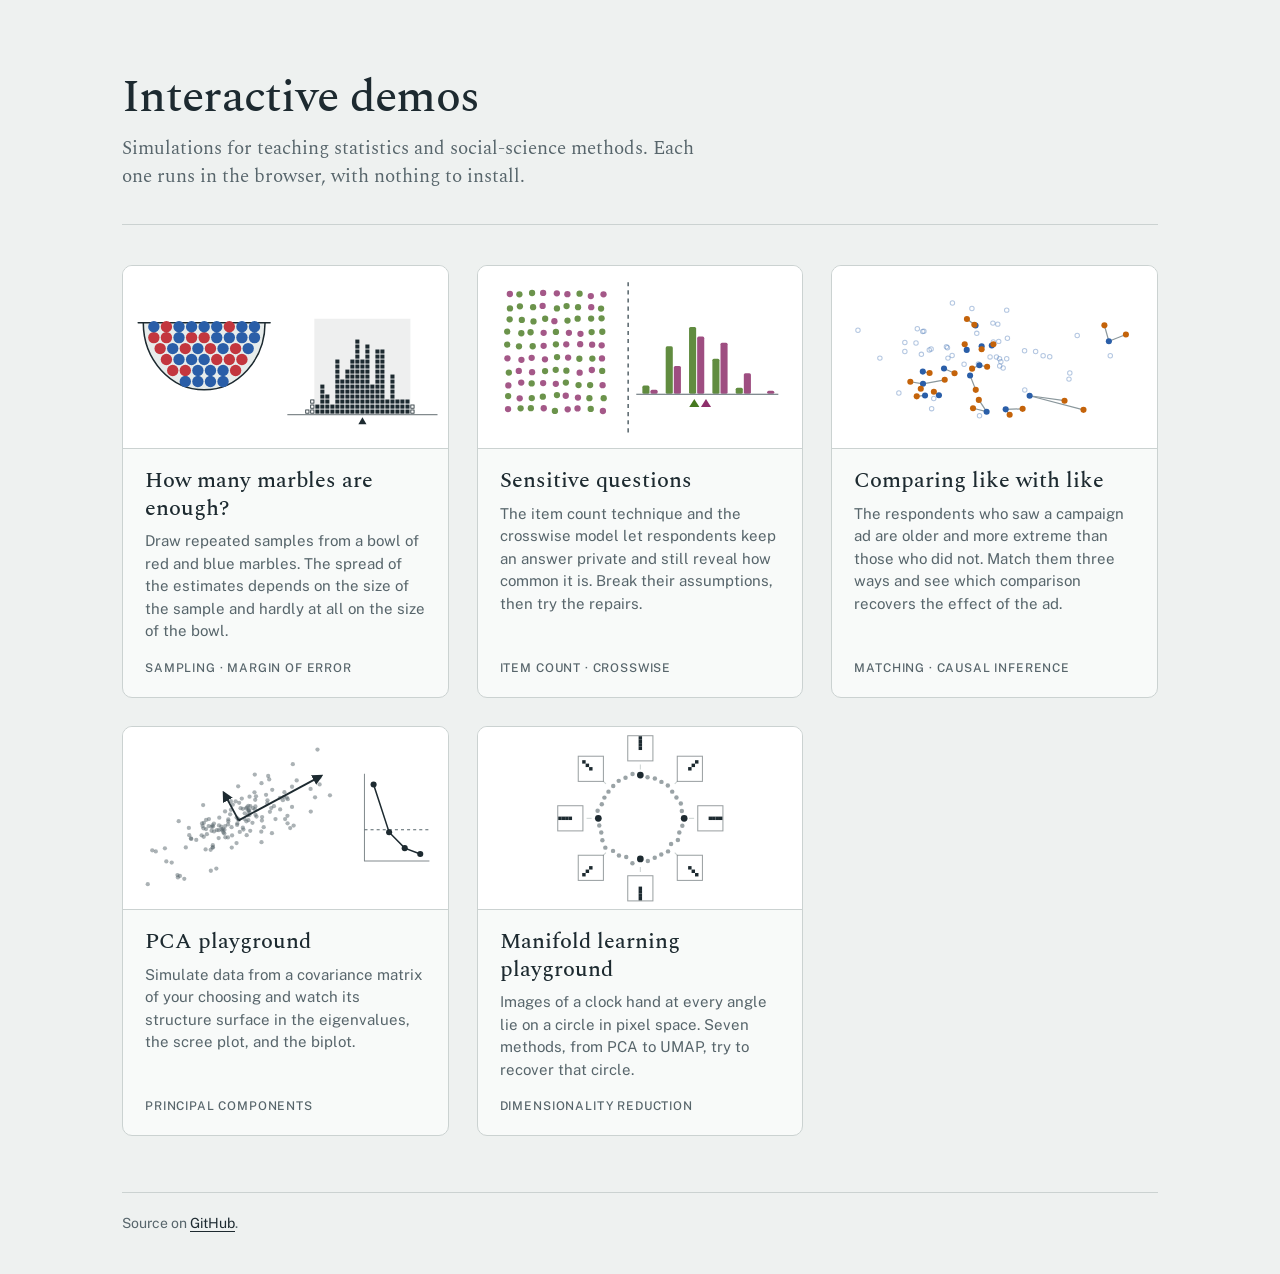
==== index.html @ cbb4c5a3 "Fix errors found in the sensitive-questions demo The opposed list now replaces the mostly-upsetting " ====
<!DOCTYPE html>
<html lang="en">
<head>
<meta charset="utf-8">
<meta name="viewport" content="width=device-width, initial-scale=1">
<title>Interactive demos</title>
<meta name="description" content="Browser simulations for teaching statistics and social-science methods.">
<link rel="preconnect" href="https://fonts.googleapis.com">
<link rel="preconnect" href="https://fonts.gstatic.com" crossorigin>
<link href="https://fonts.googleapis.com/css2?family=Spectral:wght@400;500&family=Public+Sans:wght@400;500;600&display=swap" rel="stylesheet">
<style>
:root {
  --paper: #EEF1F0;
  --card: #F8FAF9;
  --ink: #1D2A30;
  --graphite: #57656B;
  --rule: #CBD2D1;
  --blue: #2A5EA8;
  --serif: "Spectral", "Iowan Old Style", "Palatino Linotype", Georgia, serif;
  --sans: "Public Sans", system-ui, -apple-system, "Segoe UI", sans-serif;
}
* { box-sizing: border-box; }
html, body { margin: 0; background: var(--paper); color: var(--ink); }
body { font-family: var(--sans); font-size: 16px; line-height: 1.5; }
.wrap { max-width: 1100px; margin: 0 auto; padding: 72px 32px 40px; }

header { padding-bottom: 32px; margin-bottom: 40px; border-bottom: 1px solid var(--rule); }
h1 {
  font-family: var(--serif); font-weight: 500; font-size: 46px; line-height: 1.1;
  letter-spacing: -0.015em; margin: 0 0 12px;
}
.lede { font-family: var(--serif); font-size: 19px; line-height: 1.5; color: var(--graphite); max-width: 58ch; margin: 0; }

.grid {
  list-style: none; margin: 0; padding: 0;
  display: grid; grid-template-columns: repeat(auto-fill, minmax(300px, 1fr)); gap: 28px;
}
.card a {
  display: flex; flex-direction: column; height: 100%;
  color: inherit; text-decoration: none;
  background: var(--card); border: 1px solid var(--rule); border-radius: 10px; overflow: hidden;
  transition: border-color 0.15s, box-shadow 0.15s, transform 0.15s;
}
.card a:hover { border-color: var(--ink); box-shadow: 0 8px 22px rgba(29, 42, 48, 0.09); transform: translateY(-2px); }
.card a:focus-visible { outline: 2px solid var(--blue); outline-offset: 3px; }
.thumb { aspect-ratio: 16 / 9; background: #FFFFFF; border-bottom: 1px solid var(--rule); }
.thumb svg { display: block; width: 100%; height: 100%; }
.text { display: flex; flex-direction: column; flex: 1; padding: 18px 22px 20px; }
.card h2 { font-family: var(--serif); font-weight: 500; font-size: 22px; line-height: 1.25; margin: 0 0 8px; }
.card p { margin: 0 0 16px; font-size: 15px; color: var(--graphite); }
.tags { margin-top: auto; font-size: 12px; font-weight: 500; letter-spacing: 0.07em; text-transform: uppercase; color: var(--graphite); }

footer { margin-top: 56px; padding-top: 20px; border-top: 1px solid var(--rule); font-size: 14px; color: var(--graphite); }
footer p { margin: 0; }
footer a { color: var(--ink); text-underline-offset: 3px; }

@media (max-width: 640px) {
  .wrap { padding: 44px 20px 32px; }
  h1 { font-size: 36px; }
  .lede { font-size: 17px; }
}
@media (prefers-reduced-motion: reduce) {
  .card a { transition: none; }
  .card a:hover { transform: none; }
}
</style>
</head>
<body>
<div class="wrap">
  <header>
    <h1>Interactive demos</h1>
    <p class="lede">Simulations for teaching statistics and social-science methods. Each one runs in the browser, with nothing to install.</p>
  </header>

  <main>
    <ul class="grid">
      <li class="card">
        <a href="sampling/">
          <div class="thumb"><svg viewBox="0 0 320 180" role="img" aria-label="A bowl of red and blue marbles beside a stack of sample estimates"><path d="M20 56 A60 66 0 0 0 140 56" fill="#E7ECEB" stroke="#1D2A30" stroke-width="1.5"/><line x1="15" y1="56" x2="145" y2="56" stroke="#1D2A30" stroke-width="1.5" stroke-linecap="round"/><circle cx="61.4" cy="113.8" r="5.6000000000000005" fill="#2A5EA8"/><circle cx="73.8" cy="113.8" r="5.6000000000000005" fill="#2A5EA8"/><circle cx="86.2" cy="113.8" r="5.6000000000000005" fill="#2A5EA8"/><circle cx="98.6" cy="113.8" r="5.6000000000000005" fill="#2A5EA8"/><circle cx="49" cy="103" r="5.6000000000000005" fill="#C3363E"/><circle cx="61.4" cy="103" r="5.6000000000000005" fill="#C3363E"/><circle cx="73.8" cy="103" r="5.6000000000000005" fill="#2A5EA8"/><circle cx="86.2" cy="103" r="5.6000000000000005" fill="#2A5EA8"/><circle cx="98.6" cy="103" r="5.6000000000000005" fill="#2A5EA8"/><circle cx="111" cy="103" r="5.6000000000000005" fill="#C3363E"/><circle cx="42.8" cy="92.2" r="5.6000000000000005" fill="#C3363E"/><circle cx="55.2" cy="92.2" r="5.6000000000000005" fill="#2A5EA8"/><circle cx="67.6" cy="92.2" r="5.6000000000000005" fill="#2A5EA8"/><circle cx="80" cy="92.2" r="5.6000000000000005" fill="#2A5EA8"/><circle cx="92.4" cy="92.2" r="5.6000000000000005" fill="#C3363E"/><circle cx="104.8" cy="92.2" r="5.6000000000000005" fill="#C3363E"/><circle cx="117.2" cy="92.2" r="5.6000000000000005" fill="#C3363E"/><circle cx="36.6" cy="81.4" r="5.6000000000000005" fill="#C3363E"/><circle cx="49" cy="81.4" r="5.6000000000000005" fill="#2A5EA8"/><circle cx="61.4" cy="81.4" r="5.6000000000000005" fill="#C3363E"/><circle cx="73.8" cy="81.4" r="5.6000000000000005" fill="#2A5EA8"/><circle cx="86.2" cy="81.4" r="5.6000000000000005" fill="#C3363E"/><circle cx="98.6" cy="81.4" r="5.6000000000000005" fill="#2A5EA8"/><circle cx="111" cy="81.4" r="5.6000000000000005" fill="#C3363E"/><circle cx="123.4" cy="81.4" r="5.6000000000000005" fill="#2A5EA8"/><circle cx="30.4" cy="70.6" r="5.6000000000000005" fill="#C3363E"/><circle cx="42.8" cy="70.6" r="5.6000000000000005" fill="#C3363E"/><circle cx="55.2" cy="70.6" r="5.6000000000000005" fill="#2A5EA8"/><circle cx="67.6" cy="70.6" r="5.6000000000000005" fill="#C3363E"/><circle cx="80" cy="70.6" r="5.6000000000000005" fill="#C3363E"/><circle cx="92.4" cy="70.6" r="5.6000000000000005" fill="#2A5EA8"/><circle cx="104.8" cy="70.6" r="5.6000000000000005" fill="#2A5EA8"/><circle cx="117.2" cy="70.6" r="5.6000000000000005" fill="#2A5EA8"/><circle cx="129.6" cy="70.6" r="5.6000000000000005" fill="#2A5EA8"/><circle cx="30.4" cy="59.9" r="5.6000000000000005" fill="#2A5EA8"/><circle cx="42.8" cy="59.9" r="5.6000000000000005" fill="#C3363E"/><circle cx="55.2" cy="59.9" r="5.6000000000000005" fill="#2A5EA8"/><circle cx="67.6" cy="59.9" r="5.6000000000000005" fill="#2A5EA8"/><circle cx="80" cy="59.9" r="5.6000000000000005" fill="#2A5EA8"/><circle cx="92.4" cy="59.9" r="5.6000000000000005" fill="#2A5EA8"/><circle cx="104.8" cy="59.9" r="5.6000000000000005" fill="#C3363E"/><circle cx="117.2" cy="59.9" r="5.6000000000000005" fill="#2A5EA8"/><circle cx="129.6" cy="59.9" r="5.6000000000000005" fill="#2A5EA8"/><rect x="188.6" y="52" width="94.7" height="94" fill="#1D2A30" fill-opacity="0.075"/><rect x="283.7" y="141.9" width="3.2" height="3.2" fill="none" stroke="#1D2A30" stroke-width="0.8"/><rect x="229" y="141.5" width="4" height="4" fill="#1D2A30"/><rect x="248.8" y="141.5" width="4" height="4" fill="#1D2A30"/><rect x="194.5" y="141.5" width="4" height="4" fill="#1D2A30"/><rect x="214.2" y="141.5" width="4" height="4" fill="#1D2A30"/><rect x="238.9" y="141.5" width="4" height="4" fill="#1D2A30"/><rect x="194.5" y="136.6" width="4" height="4" fill="#1D2A30"/><rect x="229" y="136.6" width="4" height="4" fill="#1D2A30"/><rect x="185" y="141.9" width="3.2" height="3.2" fill="none" stroke="#1D2A30" stroke-width="0.8"/><rect x="243.8" y="141.5" width="4" height="4" fill="#1D2A30"/><rect x="224.1" y="141.5" width="4" height="4" fill="#1D2A30"/><rect x="234" y="141.5" width="4" height="4" fill="#1D2A30"/><rect x="229" y="131.6" width="4" height="4" fill="#1D2A30"/><rect x="234" y="136.6" width="4" height="4" fill="#1D2A30"/><rect x="273.4" y="141.5" width="4" height="4" fill="#1D2A30"/><rect x="194.5" y="131.6" width="4" height="4" fill="#1D2A30"/><rect x="194.5" y="126.7" width="4" height="4" fill="#1D2A30"/><rect x="219.2" y="141.5" width="4" height="4" fill="#1D2A30"/><rect x="273.4" y="136.6" width="4" height="4" fill="#1D2A30"/><rect x="209.3" y="141.5" width="4" height="4" fill="#1D2A30"/><rect x="263.6" y="141.5" width="4" height="4" fill="#1D2A30"/><rect x="229" y="126.7" width="4" height="4" fill="#1D2A30"/><rect x="243.8" y="136.6" width="4" height="4" fill="#1D2A30"/><rect x="268.5" y="141.5" width="4" height="4" fill="#1D2A30"/><rect x="238.9" y="136.6" width="4" height="4" fill="#1D2A30"/><rect x="204.4" y="141.5" width="4" height="4" fill="#1D2A30"/><rect x="209.3" y="136.6" width="4" height="4" fill="#1D2A30"/><rect x="214.2" y="136.6" width="4" height="4" fill="#1D2A30"/><rect x="194.5" y="121.8" width="4" height="4" fill="#1D2A30"/><rect x="253.7" y="141.5" width="4" height="4" fill="#1D2A30"/><rect x="258.6" y="141.5" width="4" height="4" fill="#1D2A30"/><rect x="229" y="121.8" width="4" height="4" fill="#1D2A30"/><rect x="224.1" y="136.6" width="4" height="4" fill="#1D2A30"/><rect x="229" y="116.9" width="4" height="4" fill="#1D2A30"/><rect x="238.9" y="131.6" width="4" height="4" fill="#1D2A30"/><rect x="224.1" y="131.6" width="4" height="4" fill="#1D2A30"/><rect x="234" y="131.6" width="4" height="4" fill="#1D2A30"/><rect x="209.3" y="131.6" width="4" height="4" fill="#1D2A30"/><rect x="224.1" y="126.7" width="4" height="4" fill="#1D2A30"/><rect x="234" y="126.7" width="4" height="4" fill="#1D2A30"/><rect x="248.8" y="136.6" width="4" height="4" fill="#1D2A30"/><rect x="229" y="111.9" width="4" height="4" fill="#1D2A30"/><rect x="253.7" y="136.6" width="4" height="4" fill="#1D2A30"/><rect x="234" y="121.8" width="4" height="4" fill="#1D2A30"/><rect x="214.2" y="131.6" width="4" height="4" fill="#1D2A30"/><rect x="238.9" y="126.7" width="4" height="4" fill="#1D2A30"/><rect x="263.6" y="136.6" width="4" height="4" fill="#1D2A30"/><rect x="199.4" y="141.5" width="4" height="4" fill="#1D2A30"/><rect x="234" y="116.9" width="4" height="4" fill="#1D2A30"/><rect x="263.6" y="131.6" width="4" height="4" fill="#1D2A30"/><rect x="219.2" y="136.6" width="4" height="4" fill="#1D2A30"/><rect x="224.1" y="121.8" width="4" height="4" fill="#1D2A30"/><rect x="219.2" y="131.6" width="4" height="4" fill="#1D2A30"/><rect x="224.1" y="116.9" width="4" height="4" fill="#1D2A30"/><rect x="185" y="137" width="3.2" height="3.2" fill="none" stroke="#1D2A30" stroke-width="0.8"/><rect x="243.8" y="131.6" width="4" height="4" fill="#1D2A30"/><rect x="194.5" y="116.9" width="4" height="4" fill="#1D2A30"/><rect x="253.7" y="131.6" width="4" height="4" fill="#1D2A30"/><rect x="248.8" y="131.6" width="4" height="4" fill="#1D2A30"/><rect x="224.1" y="111.9" width="4" height="4" fill="#1D2A30"/><rect x="204.4" y="136.6" width="4" height="4" fill="#1D2A30"/><rect x="224.1" y="107" width="4" height="4" fill="#1D2A30"/><rect x="253.7" y="126.7" width="4" height="4" fill="#1D2A30"/><rect x="248.8" y="126.7" width="4" height="4" fill="#1D2A30"/><rect x="263.6" y="126.7" width="4" height="4" fill="#1D2A30"/><rect x="238.9" y="121.8" width="4" height="4" fill="#1D2A30"/><rect x="238.9" y="116.9" width="4" height="4" fill="#1D2A30"/><rect x="234" y="111.9" width="4" height="4" fill="#1D2A30"/><rect x="248.8" y="121.8" width="4" height="4" fill="#1D2A30"/><rect x="253.7" y="121.8" width="4" height="4" fill="#1D2A30"/><rect x="214.2" y="126.7" width="4" height="4" fill="#1D2A30"/><rect x="209.3" y="126.7" width="4" height="4" fill="#1D2A30"/><rect x="268.5" y="136.6" width="4" height="4" fill="#1D2A30"/><rect x="248.8" y="116.9" width="4" height="4" fill="#1D2A30"/><rect x="248.8" y="111.9" width="4" height="4" fill="#1D2A30"/><rect x="263.6" y="121.8" width="4" height="4" fill="#1D2A30"/><rect x="278.4" y="141.5" width="4" height="4" fill="#1D2A30"/><rect x="248.8" y="107" width="4" height="4" fill="#1D2A30"/><rect x="219.2" y="126.7" width="4" height="4" fill="#1D2A30"/><rect x="238.9" y="111.9" width="4" height="4" fill="#1D2A30"/><rect x="243.8" y="126.7" width="4" height="4" fill="#1D2A30"/><rect x="209.3" y="121.8" width="4" height="4" fill="#1D2A30"/><rect x="229" y="107" width="4" height="4" fill="#1D2A30"/><rect x="219.2" y="121.8" width="4" height="4" fill="#1D2A30"/><rect x="229" y="102.1" width="4" height="4" fill="#1D2A30"/><rect x="248.8" y="102.1" width="4" height="4" fill="#1D2A30"/><rect x="258.6" y="136.6" width="4" height="4" fill="#1D2A30"/><rect x="180.1" y="141.9" width="3.2" height="3.2" fill="none" stroke="#1D2A30" stroke-width="0.8"/><rect x="209.3" y="116.9" width="4" height="4" fill="#1D2A30"/><rect x="209.3" y="111.9" width="4" height="4" fill="#1D2A30"/><rect x="209.3" y="107" width="4" height="4" fill="#1D2A30"/><rect x="229" y="97.1" width="4" height="4" fill="#1D2A30"/><rect x="238.9" y="107" width="4" height="4" fill="#1D2A30"/><rect x="229" y="92.2" width="4" height="4" fill="#1D2A30"/><rect x="234" y="107" width="4" height="4" fill="#1D2A30"/><rect x="278.4" y="136.6" width="4" height="4" fill="#1D2A30"/><rect x="253.7" y="116.9" width="4" height="4" fill="#1D2A30"/><rect x="263.6" y="116.9" width="4" height="4" fill="#1D2A30"/><rect x="243.8" y="121.8" width="4" height="4" fill="#1D2A30"/><rect x="273.4" y="131.6" width="4" height="4" fill="#1D2A30"/><rect x="263.6" y="111.9" width="4" height="4" fill="#1D2A30"/><rect x="199.4" y="136.6" width="4" height="4" fill="#1D2A30"/><rect x="253.7" y="111.9" width="4" height="4" fill="#1D2A30"/><rect x="189.6" y="141.5" width="4" height="4" fill="#1D2A30"/><rect x="253.7" y="107" width="4" height="4" fill="#1D2A30"/><rect x="199.4" y="131.6" width="4" height="4" fill="#1D2A30"/><rect x="219.2" y="116.9" width="4" height="4" fill="#1D2A30"/><rect x="214.2" y="121.8" width="4" height="4" fill="#1D2A30"/><rect x="185" y="132" width="3.2" height="3.2" fill="none" stroke="#1D2A30" stroke-width="0.8"/><rect x="278.4" y="131.6" width="4" height="4" fill="#1D2A30"/><rect x="253.7" y="102.1" width="4" height="4" fill="#1D2A30"/><rect x="248.8" y="97.1" width="4" height="4" fill="#1D2A30"/><rect x="234" y="102.1" width="4" height="4" fill="#1D2A30"/><rect x="209.3" y="102.1" width="4" height="4" fill="#1D2A30"/><rect x="234" y="97.1" width="4" height="4" fill="#1D2A30"/><rect x="258.6" y="131.6" width="4" height="4" fill="#1D2A30"/><rect x="224.1" y="102.1" width="4" height="4" fill="#1D2A30"/><rect x="229" y="87.3" width="4" height="4" fill="#1D2A30"/><rect x="199.4" y="126.7" width="4" height="4" fill="#1D2A30"/><rect x="238.9" y="102.1" width="4" height="4" fill="#1D2A30"/><rect x="209.3" y="97.1" width="4" height="4" fill="#1D2A30"/><rect x="229" y="82.3" width="4" height="4" fill="#1D2A30"/><rect x="229" y="77.4" width="4" height="4" fill="#1D2A30"/><rect x="238.9" y="97.1" width="4" height="4" fill="#1D2A30"/><rect x="189.6" y="136.6" width="4" height="4" fill="#1D2A30"/><rect x="248.8" y="92.2" width="4" height="4" fill="#1D2A30"/><rect x="238.9" y="92.2" width="4" height="4" fill="#1D2A30"/><rect x="248.8" y="87.3" width="4" height="4" fill="#1D2A30"/><rect x="229" y="72.5" width="4" height="4" fill="#1D2A30"/><rect x="224.1" y="97.1" width="4" height="4" fill="#1D2A30"/><rect x="238.9" y="87.3" width="4" height="4" fill="#1D2A30"/><rect x="268.5" y="131.6" width="4" height="4" fill="#1D2A30"/><rect x="214.2" y="116.9" width="4" height="4" fill="#1D2A30"/><rect x="219.2" y="111.9" width="4" height="4" fill="#1D2A30"/><rect x="219.2" y="107" width="4" height="4" fill="#1D2A30"/><rect x="234" y="92.2" width="4" height="4" fill="#1D2A30"/><rect x="253.7" y="97.1" width="4" height="4" fill="#1D2A30"/><rect x="224.1" y="92.2" width="4" height="4" fill="#1D2A30"/><rect x="243.8" y="116.9" width="4" height="4" fill="#1D2A30"/><rect x="253.7" y="92.2" width="4" height="4" fill="#1D2A30"/><rect x="209.3" y="92.2" width="4" height="4" fill="#1D2A30"/><rect x="219.2" y="102.1" width="4" height="4" fill="#1D2A30"/><rect x="248.8" y="82.3" width="4" height="4" fill="#1D2A30"/><rect x="253.7" y="87.3" width="4" height="4" fill="#1D2A30"/><rect x="238.9" y="82.3" width="4" height="4" fill="#1D2A30"/><rect x="238.9" y="77.4" width="4" height="4" fill="#1D2A30"/><rect x="253.7" y="82.3" width="4" height="4" fill="#1D2A30"/><rect x="214.2" y="111.9" width="4" height="4" fill="#1D2A30"/><rect x="263.6" y="107" width="4" height="4" fill="#1D2A30"/><rect x="283.7" y="137" width="3.2" height="3.2" fill="none" stroke="#1D2A30" stroke-width="0.8"/><line x1="162" y1="146.5" x2="310" y2="146.5" stroke="#1D2A30" stroke-opacity="0.55"/><path d="M236 149 l-4 7 h8 z" fill="#1D2A30"/></svg></div>
          <div class="text">
            <h2>How many marbles are enough?</h2>
            <p>Draw repeated samples from a bowl of red and blue marbles. The spread of the estimates depends on the size of the sample and hardly at all on the size of the bowl.</p>
            <span class="tags">Sampling &middot; Margin of error</span>
          </div>
        </a>
      </li>
      <li class="card">
        <a href="sensitive/">
          <div class="thumb"><svg viewBox="0 0 320 180" role="img" aria-label="Respondents on the left, shaded by which list they saw, a dashed line marking what the researcher never sees, and on the right two sets of bars for the counts reported, the second shifted to higher counts"><g><circle cx="31.4" cy="27.6" r="3.1" fill="#8E2F6B" fill-opacity="0.8"/><circle cx="40.8" cy="27.9" r="3.1" fill="#46781F" fill-opacity="0.8"/><circle cx="53.3" cy="26.6" r="3.1" fill="#46781F" fill-opacity="0.8"/><circle cx="64.2" cy="26.5" r="3.1" fill="#8E2F6B" fill-opacity="0.8"/><circle cx="77.7" cy="26.9" r="3.1" fill="#8E2F6B" fill-opacity="0.8"/><circle cx="88.1" cy="27.8" r="3.1" fill="#8E2F6B" fill-opacity="0.8"/><circle cx="100.1" cy="27.3" r="3.1" fill="#46781F" fill-opacity="0.8"/><circle cx="111.2" cy="29.6" r="3.1" fill="#8E2F6B" fill-opacity="0.8"/><circle cx="123.7" cy="27.9" r="3.1" fill="#8E2F6B" fill-opacity="0.8"/><circle cx="31.5" cy="41.8" r="3.1" fill="#46781F" fill-opacity="0.8"/><circle cx="41.3" cy="39.7" r="3.1" fill="#46781F" fill-opacity="0.8"/><circle cx="54.3" cy="40.6" r="3.1" fill="#46781F" fill-opacity="0.8"/><circle cx="63.7" cy="39.4" r="3.1" fill="#8E2F6B" fill-opacity="0.8"/><circle cx="77.8" cy="41.8" r="3.1" fill="#46781F" fill-opacity="0.8"/><circle cx="87.3" cy="39.5" r="3.1" fill="#46781F" fill-opacity="0.8"/><circle cx="98.6" cy="40.6" r="3.1" fill="#46781F" fill-opacity="0.8"/><circle cx="111.6" cy="40.6" r="3.1" fill="#8E2F6B" fill-opacity="0.8"/><circle cx="121.3" cy="42.0" r="3.1" fill="#46781F" fill-opacity="0.8"/><circle cx="31.2" cy="52.6" r="3.1" fill="#46781F" fill-opacity="0.8"/><circle cx="43.2" cy="53.2" r="3.1" fill="#46781F" fill-opacity="0.8"/><circle cx="54.7" cy="54.6" r="3.1" fill="#46781F" fill-opacity="0.8"/><circle cx="66.2" cy="52.0" r="3.1" fill="#46781F" fill-opacity="0.8"/><circle cx="75.3" cy="54.4" r="3.1" fill="#8E2F6B" fill-opacity="0.8"/><circle cx="88.2" cy="53.8" r="3.1" fill="#46781F" fill-opacity="0.8"/><circle cx="98.2" cy="51.9" r="3.1" fill="#46781F" fill-opacity="0.8"/><circle cx="111.5" cy="51.8" r="3.1" fill="#46781F" fill-opacity="0.8"/><circle cx="121.8" cy="51.6" r="3.1" fill="#46781F" fill-opacity="0.8"/><circle cx="28.8" cy="64.6" r="3.1" fill="#46781F" fill-opacity="0.8"/><circle cx="42.7" cy="66.3" r="3.1" fill="#46781F" fill-opacity="0.8"/><circle cx="51.8" cy="65.3" r="3.1" fill="#46781F" fill-opacity="0.8"/><circle cx="64.7" cy="65.9" r="3.1" fill="#8E2F6B" fill-opacity="0.8"/><circle cx="76.8" cy="65.0" r="3.1" fill="#46781F" fill-opacity="0.8"/><circle cx="89.6" cy="65.9" r="3.1" fill="#8E2F6B" fill-opacity="0.8"/><circle cx="101.0" cy="66.8" r="3.1" fill="#8E2F6B" fill-opacity="0.8"/><circle cx="112.0" cy="65.1" r="3.1" fill="#46781F" fill-opacity="0.8"/><circle cx="122.5" cy="64.8" r="3.1" fill="#46781F" fill-opacity="0.8"/><circle cx="28.8" cy="77.4" r="3.1" fill="#46781F" fill-opacity="0.8"/><circle cx="40.4" cy="79.2" r="3.1" fill="#46781F" fill-opacity="0.8"/><circle cx="53.9" cy="79.1" r="3.1" fill="#46781F" fill-opacity="0.8"/><circle cx="64.7" cy="78.7" r="3.1" fill="#8E2F6B" fill-opacity="0.8"/><circle cx="76.8" cy="77.2" r="3.1" fill="#46781F" fill-opacity="0.8"/><circle cx="87.0" cy="77.2" r="3.1" fill="#8E2F6B" fill-opacity="0.8"/><circle cx="100.7" cy="77.1" r="3.1" fill="#8E2F6B" fill-opacity="0.8"/><circle cx="112.5" cy="77.5" r="3.1" fill="#8E2F6B" fill-opacity="0.8"/><circle cx="121.9" cy="78.2" r="3.1" fill="#8E2F6B" fill-opacity="0.8"/><circle cx="29.0" cy="91.0" r="3.1" fill="#8E2F6B" fill-opacity="0.8"/><circle cx="42.8" cy="92.5" r="3.1" fill="#8E2F6B" fill-opacity="0.8"/><circle cx="52.9" cy="90.5" r="3.1" fill="#8E2F6B" fill-opacity="0.8"/><circle cx="66.0" cy="92.0" r="3.1" fill="#8E2F6B" fill-opacity="0.8"/><circle cx="77.9" cy="89.8" r="3.1" fill="#46781F" fill-opacity="0.8"/><circle cx="88.8" cy="90.3" r="3.1" fill="#8E2F6B" fill-opacity="0.8"/><circle cx="99.9" cy="91.4" r="3.1" fill="#46781F" fill-opacity="0.8"/><circle cx="112.7" cy="91.2" r="3.1" fill="#46781F" fill-opacity="0.8"/><circle cx="122.2" cy="91.1" r="3.1" fill="#8E2F6B" fill-opacity="0.8"/><circle cx="30.4" cy="105.0" r="3.1" fill="#46781F" fill-opacity="0.8"/><circle cx="40.2" cy="103.4" r="3.1" fill="#8E2F6B" fill-opacity="0.8"/><circle cx="53.3" cy="104.7" r="3.1" fill="#8E2F6B" fill-opacity="0.8"/><circle cx="66.1" cy="103.6" r="3.1" fill="#46781F" fill-opacity="0.8"/><circle cx="76.6" cy="102.3" r="3.1" fill="#46781F" fill-opacity="0.8"/><circle cx="87.1" cy="103.2" r="3.1" fill="#46781F" fill-opacity="0.8"/><circle cx="100.2" cy="105.1" r="3.1" fill="#8E2F6B" fill-opacity="0.8"/><circle cx="112.2" cy="102.5" r="3.1" fill="#8E2F6B" fill-opacity="0.8"/><circle cx="122.4" cy="103.4" r="3.1" fill="#46781F" fill-opacity="0.8"/><circle cx="29.9" cy="117.7" r="3.1" fill="#8E2F6B" fill-opacity="0.8"/><circle cx="42.6" cy="114.9" r="3.1" fill="#8E2F6B" fill-opacity="0.8"/><circle cx="52.9" cy="115.7" r="3.1" fill="#46781F" fill-opacity="0.8"/><circle cx="64.2" cy="115.4" r="3.1" fill="#8E2F6B" fill-opacity="0.8"/><circle cx="76.7" cy="116.1" r="3.1" fill="#8E2F6B" fill-opacity="0.8"/><circle cx="86.6" cy="114.9" r="3.1" fill="#46781F" fill-opacity="0.8"/><circle cx="99.1" cy="117.4" r="3.1" fill="#46781F" fill-opacity="0.8"/><circle cx="110.5" cy="117.4" r="3.1" fill="#46781F" fill-opacity="0.8"/><circle cx="122.8" cy="117.5" r="3.1" fill="#8E2F6B" fill-opacity="0.8"/><circle cx="29.7" cy="128.2" r="3.1" fill="#46781F" fill-opacity="0.8"/><circle cx="41.1" cy="130.4" r="3.1" fill="#8E2F6B" fill-opacity="0.8"/><circle cx="53.0" cy="130.2" r="3.1" fill="#46781F" fill-opacity="0.8"/><circle cx="63.9" cy="128.8" r="3.1" fill="#46781F" fill-opacity="0.8"/><circle cx="77.8" cy="127.2" r="3.1" fill="#46781F" fill-opacity="0.8"/><circle cx="86.5" cy="127.9" r="3.1" fill="#8E2F6B" fill-opacity="0.8"/><circle cx="98.5" cy="129.7" r="3.1" fill="#8E2F6B" fill-opacity="0.8"/><circle cx="109.8" cy="130.3" r="3.1" fill="#46781F" fill-opacity="0.8"/><circle cx="123.9" cy="130.3" r="3.1" fill="#46781F" fill-opacity="0.8"/><circle cx="29.6" cy="141.0" r="3.1" fill="#8E2F6B" fill-opacity="0.8"/><circle cx="42.0" cy="140.3" r="3.1" fill="#46781F" fill-opacity="0.8"/><circle cx="52.1" cy="140.1" r="3.1" fill="#46781F" fill-opacity="0.8"/><circle cx="64.8" cy="140.2" r="3.1" fill="#8E2F6B" fill-opacity="0.8"/><circle cx="75.8" cy="142.8" r="3.1" fill="#46781F" fill-opacity="0.8"/><circle cx="88.4" cy="141.3" r="3.1" fill="#8E2F6B" fill-opacity="0.8"/><circle cx="98.1" cy="140.4" r="3.1" fill="#8E2F6B" fill-opacity="0.8"/><circle cx="111.1" cy="140.9" r="3.1" fill="#46781F" fill-opacity="0.8"/><circle cx="123.1" cy="142.9" r="3.1" fill="#8E2F6B" fill-opacity="0.8"/></g><line x1="148" y1="16" x2="148" y2="164" stroke="#57656B" stroke-width="1.5" stroke-dasharray="4 4"/><g><rect x="162" y="117.9" width="7" height="8.1" rx="1.5" fill="#46781F" fill-opacity="0.85"/><rect x="170" y="122.0" width="7" height="4.0" rx="1.5" fill="#8E2F6B" fill-opacity="0.85"/><rect x="185" y="79.2" width="7" height="46.8" rx="1.5" fill="#46781F" fill-opacity="0.85"/><rect x="193" y="98.6" width="7" height="27.4" rx="1.5" fill="#8E2F6B" fill-opacity="0.85"/><rect x="208" y="60.0" width="7" height="66.0" rx="1.5" fill="#46781F" fill-opacity="0.85"/><rect x="216" y="69.6" width="7" height="56.4" rx="1.5" fill="#8E2F6B" fill-opacity="0.85"/><rect x="231" y="91.4" width="7" height="34.6" rx="1.5" fill="#46781F" fill-opacity="0.85"/><rect x="239" y="75.7" width="7" height="50.3" rx="1.5" fill="#8E2F6B" fill-opacity="0.85"/><rect x="254" y="119.9" width="7" height="6.1" rx="1.5" fill="#46781F" fill-opacity="0.85"/><rect x="262" y="105.7" width="7" height="20.3" rx="1.5" fill="#8E2F6B" fill-opacity="0.85"/><rect x="285" y="122.9" width="7" height="3.1" rx="1.5" fill="#8E2F6B" fill-opacity="0.85"/></g><line x1="156" y1="126.5" x2="296" y2="126.5" stroke="#57656B" stroke-width="1"/><path d="M208.2 139 L218.2 139 L213.2 131 Z" fill="#46781F"/><path d="M219.7 139 L229.7 139 L224.7 131 Z" fill="#8E2F6B"/></svg></div>
          <div class="text">
            <h2>Sensitive questions</h2>
            <p>The item count technique and the crosswise model let respondents keep an answer private and still reveal how common it is. Break their assumptions, then try the repairs.</p>
            <span class="tags">Item count &middot; Crosswise</span>
          </div>
        </a>
      </li>
      <li class="card">
        <a href="matching/">
          <div class="thumb"><svg viewBox="0 0 320 180" role="img" aria-label="Respondents who saw an ad, each joined by a line to the most similar respondent who did not"><g fill="none" stroke="#2A5EA8" stroke-opacity="0.35" stroke-width="1"><circle cx="190" cy="122.3" r="2.2"/><circle cx="112.8" cy="79.7" r="2.2"/><circle cx="155.8" cy="89.6" r="2.2"/><circle cx="89.4" cy="64.5" r="2.2"/><circle cx="113.8" cy="80.5" r="2.2"/><circle cx="130.2" cy="96.8" r="2.2"/><circle cx="162.1" cy="89.7" r="2.2"/><circle cx="241.7" cy="68.6" r="2.2"/><circle cx="163.4" cy="57.3" r="2.2"/><circle cx="165.1" cy="91.4" r="2.2"/><circle cx="118.7" cy="36.5" r="2.2"/><circle cx="82.8" cy="75.9" r="2.2"/><circle cx="65.9" cy="125.1" r="2.2"/><circle cx="172.2" cy="91.4" r="2.2"/><circle cx="95.9" cy="82.7" r="2.2"/><circle cx="90.6" cy="64.2" r="2.2"/><circle cx="189.8" cy="83.6" r="2.2"/><circle cx="71.8" cy="75.5" r="2.2"/><circle cx="274.3" cy="88.5" r="2.2"/><circle cx="47.2" cy="90.8" r="2.2"/><circle cx="165.3" cy="98.5" r="2.2"/><circle cx="100.3" cy="130.7" r="2.2"/><circle cx="159" cy="74.8" r="2.2"/><circle cx="25.6" cy="63.4" r="2.2"/><circle cx="164.3" cy="74.3" r="2.2"/><circle cx="200.7" cy="84.3" r="2.2"/><circle cx="168.7" cy="100.6" r="2.2"/><circle cx="97.7" cy="81.9" r="2.2"/><circle cx="145.4" cy="147.7" r="2.2"/><circle cx="71.8" cy="84.3" r="2.2"/><circle cx="88.1" cy="87.1" r="2.2"/><circle cx="84.1" cy="61.9" r="2.2"/><circle cx="118.4" cy="88.3" r="2.2"/><circle cx="114.3" cy="90.8" r="2.2"/><circle cx="172.2" cy="43.5" r="2.2"/><circle cx="98.2" cy="140.6" r="2.2"/><circle cx="234.4" cy="105.5" r="2.2"/><circle cx="137.9" cy="41.8" r="2.2"/><circle cx="208.1" cy="88.5" r="2.2"/><circle cx="233.6" cy="111.5" r="2.2"/><circle cx="158.6" cy="56.3" r="2.2"/><circle cx="142.7" cy="66.4" r="2.2"/><circle cx="214.6" cy="89.5" r="2.2"/><circle cx="144.3" cy="96.6" r="2.2"/><circle cx="166.4" cy="94.3" r="2.2"/><circle cx="172.9" cy="71.3" r="2.2"/></g><g stroke="#8A979C" stroke-width="1.2"><line x1="96.2" y1="105.5" x2="89.5" y2="104.1"/><line x1="141.7" y1="122.1" x2="136.1" y2="108"/><line x1="87.5" y1="121" x2="89.7" y2="116.1"/><line x1="111.1" y1="112.2" x2="89.7" y2="116.1"/><line x1="130.8" y1="77.2" x2="132.8" y2="82.7"/><line x1="83.5" y1="128.5" x2="91.7" y2="127.6"/><line x1="138.1" y1="101.2" x2="145.3" y2="97.9"/><line x1="152.9" y1="99.3" x2="145.3" y2="97.9"/><line x1="140.3" y1="57.9" x2="141.5" y2="58.7"/><line x1="133" y1="52.3" x2="141.5" y2="58.7"/><line x1="289.7" y1="67.5" x2="272.9" y2="74.2"/><line x1="100.4" y1="123.9" x2="105.4" y2="127.4"/><line x1="268.5" y1="58.5" x2="272.9" y2="74.2"/><line x1="247.9" y1="141.8" x2="194.8" y2="127.9"/><line x1="229.2" y1="132.8" x2="194.8" y2="127.9"/><line x1="159.1" y1="77.2" x2="157.5" y2="78.4"/><line x1="77.2" y1="114.1" x2="89.7" y2="116.1"/><line x1="120.8" y1="105.7" x2="110.4" y2="101"/><line x1="139" y1="140.2" x2="152.4" y2="143.6"/><line x1="144.7" y1="132" x2="152.4" y2="143.6"/><line x1="147.5" y1="82" x2="147.5" y2="79.2"/><line x1="175.1" y1="146.7" x2="171.2" y2="141.3"/><line x1="187.9" y1="140.8" x2="171.2" y2="141.3"/></g><g fill="#2A5EA8"><circle cx="91.7" cy="127.6" r="3"/><circle cx="272.9" cy="74.2" r="3"/><circle cx="147.5" cy="79.2" r="3"/><circle cx="110.4" cy="101" r="3"/><circle cx="171.2" cy="141.3" r="3"/><circle cx="132.8" cy="82.7" r="3"/><circle cx="141.5" cy="58.7" r="3"/><circle cx="136.1" cy="108" r="3"/><circle cx="194.8" cy="127.9" r="3"/><circle cx="105.4" cy="127.4" r="3"/><circle cx="157.5" cy="78.4" r="3"/><circle cx="89.7" cy="116.1" r="3"/><circle cx="89.5" cy="104.1" r="3"/><circle cx="145.3" cy="97.9" r="3"/><circle cx="152.4" cy="143.6" r="3"/></g><g fill="#C4630A"><circle cx="96.2" cy="105.5" r="3"/><circle cx="141.7" cy="122.1" r="3"/><circle cx="87.5" cy="121" r="3"/><circle cx="111.1" cy="112.2" r="3"/><circle cx="130.8" cy="77.2" r="3"/><circle cx="83.5" cy="128.5" r="3"/><circle cx="138.1" cy="101.2" r="3"/><circle cx="152.9" cy="99.3" r="3"/><circle cx="140.3" cy="57.9" r="3"/><circle cx="133" cy="52.3" r="3"/><circle cx="289.7" cy="67.5" r="3"/><circle cx="100.4" cy="123.9" r="3"/><circle cx="268.5" cy="58.5" r="3"/><circle cx="247.9" cy="141.8" r="3"/><circle cx="229.2" cy="132.8" r="3"/><circle cx="159.1" cy="77.2" r="3"/><circle cx="77.2" cy="114.1" r="3"/><circle cx="120.8" cy="105.7" r="3"/><circle cx="139" cy="140.2" r="3"/><circle cx="144.7" cy="132" r="3"/><circle cx="147.5" cy="82" r="3"/><circle cx="175.1" cy="146.7" r="3"/><circle cx="187.9" cy="140.8" r="3"/></g></svg></div>
          <div class="text">
            <h2>Comparing like with like</h2>
            <p>The respondents who saw a campaign ad are older and more extreme than those who did not. Match them three ways and see which comparison recovers the effect of the ad.</p>
            <span class="tags">Matching &middot; Causal inference</span>
          </div>
        </a>
      </li>
      <li class="card">
        <a href="PCA/">
          <div class="thumb"><svg viewBox="0 0 320 180" role="img" aria-label="A tilted cloud of points with its two principal axes, beside a scree plot"><defs><marker id="pca-ah" viewBox="0 0 10 10" refX="8" refY="5" markerWidth="6" markerHeight="6" orient="auto"><path d="M0 0 L10 5 L0 10 z" fill="#1D2A30"/></marker></defs><g fill="#57656B" fill-opacity="0.5"><circle cx="146.1" cy="79.9" r="2.1"/><circle cx="127.6" cy="94.4" r="2.1"/><circle cx="82.7" cy="105.7" r="2.1"/><circle cx="98.6" cy="100.4" r="2.1"/><circle cx="81.8" cy="100.6" r="2.1"/><circle cx="171.2" cy="52.7" r="2.1"/><circle cx="130.6" cy="86.6" r="2.1"/><circle cx="88.3" cy="119" r="2.1"/><circle cx="65.3" cy="106.6" r="2.1"/><circle cx="100.9" cy="108.7" r="2.1"/><circle cx="77.9" cy="95" r="2.1"/><circle cx="193.6" cy="49.8" r="2.1"/><circle cx="125.4" cy="102.3" r="2.1"/><circle cx="204" cy="67.3" r="2.1"/><circle cx="131.6" cy="88.3" r="2.1"/><circle cx="87.3" cy="98.5" r="2.1"/><circle cx="41.3" cy="119.6" r="2.1"/><circle cx="79.6" cy="108.3" r="2.1"/><circle cx="118.1" cy="80.7" r="2.1"/><circle cx="164.8" cy="99.6" r="2.1"/><circle cx="114.2" cy="91.4" r="2.1"/><circle cx="105.6" cy="86.1" r="2.1"/><circle cx="87.3" cy="102.3" r="2.1"/><circle cx="72.2" cy="111.3" r="2.1"/><circle cx="88.6" cy="118.5" r="2.1"/><circle cx="100.7" cy="97.7" r="2.1"/><circle cx="148.8" cy="78.1" r="2.1"/><circle cx="137.1" cy="88.8" r="2.1"/><circle cx="191.7" cy="22.2" r="2.1"/><circle cx="89.7" cy="103" r="2.1"/><circle cx="193.8" cy="56.6" r="2.1"/><circle cx="167.4" cy="36.6" r="2.1"/><circle cx="121.4" cy="80.3" r="2.1"/><circle cx="143.1" cy="48.3" r="2.1"/><circle cx="81.4" cy="120.7" r="2.1"/><circle cx="107.5" cy="106.9" r="2.1"/><circle cx="123.7" cy="82.9" r="2.1"/><circle cx="106.3" cy="73.1" r="2.1"/><circle cx="120" cy="85.1" r="2.1"/><circle cx="112" cy="89.3" r="2.1"/><circle cx="128.1" cy="80" r="2.1"/><circle cx="130.3" cy="71.8" r="2.1"/><circle cx="150.3" cy="90.8" r="2.1"/><circle cx="124.8" cy="84.5" r="2.1"/><circle cx="84.7" cy="90.7" r="2.1"/><circle cx="66.9" cy="109.9" r="2.1"/><circle cx="111.9" cy="114.4" r="2.1"/><circle cx="106.4" cy="81.6" r="2.1"/><circle cx="154.7" cy="69.8" r="2.1"/><circle cx="189.3" cy="69.3" r="2.1"/><circle cx="138.7" cy="98.7" r="2.1"/><circle cx="115.1" cy="103.4" r="2.1"/><circle cx="114.5" cy="74.7" r="2.1"/><circle cx="115.9" cy="80" r="2.1"/><circle cx="125.5" cy="77.9" r="2.1"/><circle cx="130" cy="81.1" r="2.1"/><circle cx="112.5" cy="96.5" r="2.1"/><circle cx="107.2" cy="118.8" r="2.1"/><circle cx="124.7" cy="68.7" r="2.1"/><circle cx="53.7" cy="145.9" r="2.1"/><circle cx="99" cy="104.1" r="2.1"/><circle cx="130.5" cy="78.3" r="2.1"/><circle cx="144.1" cy="51.7" r="2.1"/><circle cx="123.6" cy="91.8" r="2.1"/><circle cx="136.5" cy="113.5" r="2.1"/><circle cx="111" cy="73.2" r="2.1"/><circle cx="108.2" cy="76.6" r="2.1"/><circle cx="118.1" cy="99.3" r="2.1"/><circle cx="61.9" cy="118.7" r="2.1"/><circle cx="185.1" cy="83.4" r="2.1"/><circle cx="144.8" cy="83.6" r="2.1"/><circle cx="54.9" cy="92.8" r="2.1"/><circle cx="162.1" cy="87.6" r="2.1"/><circle cx="54.1" cy="148.3" r="2.1"/><circle cx="123.5" cy="77.8" r="2.1"/><circle cx="118.7" cy="101.1" r="2.1"/><circle cx="86.4" cy="121.1" r="2.1"/><circle cx="94.3" cy="109.5" r="2.1"/><circle cx="157.6" cy="72.1" r="2.1"/><circle cx="142.2" cy="75.3" r="2.1"/><circle cx="42.7" cy="132.5" r="2.1"/><circle cx="56.1" cy="146.8" r="2.1"/><circle cx="103.8" cy="91.1" r="2.1"/><circle cx="32.3" cy="122.7" r="2.1"/><circle cx="48" cy="133.6" r="2.1"/><circle cx="162.2" cy="94.9" r="2.1"/><circle cx="103.6" cy="96.1" r="2.1"/><circle cx="98.2" cy="102.1" r="2.1"/><circle cx="89.6" cy="95.2" r="2.1"/><circle cx="79.7" cy="94.5" r="2.1"/><circle cx="92" cy="139.6" r="2.1"/><circle cx="159.8" cy="90.8" r="2.1"/><circle cx="129.6" cy="64.4" r="2.1"/><circle cx="78.5" cy="97.6" r="2.1"/><circle cx="141" cy="66.9" r="2.1"/><circle cx="184.9" cy="61" r="2.1"/><circle cx="121.6" cy="93" r="2.1"/><circle cx="136.9" cy="92.2" r="2.1"/><circle cx="81.9" cy="91.6" r="2.1"/><circle cx="94.9" cy="89.4" r="2.1"/><circle cx="154.9" cy="81.3" r="2.1"/><circle cx="67.3" cy="110.3" r="2.1"/><circle cx="124.2" cy="82" r="2.1"/><circle cx="142.4" cy="72.3" r="2.1"/><circle cx="119.8" cy="90.6" r="2.1"/><circle cx="79" cy="77" r="2.1"/><circle cx="117.1" cy="70.5" r="2.1"/><circle cx="166.6" cy="78.8" r="2.1"/><circle cx="84.4" cy="97.6" r="2.1"/><circle cx="100.6" cy="83.2" r="2.1"/><circle cx="158.6" cy="68.8" r="2.1"/><circle cx="28.8" cy="121.6" r="2.1"/><circle cx="88.2" cy="96.9" r="2.1"/><circle cx="94.4" cy="101.7" r="2.1"/><circle cx="113.6" cy="91.1" r="2.1"/><circle cx="103.8" cy="93" r="2.1"/><circle cx="113.5" cy="58.5" r="2.1"/><circle cx="136.5" cy="55.4" r="2.1"/><circle cx="107" cy="98.7" r="2.1"/><circle cx="122.9" cy="87.1" r="2.1"/><circle cx="168.2" cy="97.2" r="2.1"/><circle cx="79.3" cy="99.9" r="2.1"/><circle cx="64.9" cy="99.5" r="2.1"/><circle cx="99.9" cy="105.1" r="2.1"/><circle cx="122.1" cy="79.2" r="2.1"/><circle cx="123.7" cy="81.8" r="2.1"/><circle cx="92.5" cy="101.6" r="2.1"/><circle cx="103.4" cy="108.8" r="2.1"/><circle cx="124.6" cy="86.8" r="2.1"/><circle cx="88.5" cy="116.5" r="2.1"/><circle cx="112.7" cy="95.1" r="2.1"/><circle cx="129.9" cy="46.9" r="2.1"/><circle cx="77.5" cy="106.8" r="2.1"/><circle cx="147.1" cy="61.9" r="2.1"/><circle cx="161.5" cy="69.7" r="2.1"/><circle cx="162.4" cy="71.1" r="2.1"/><circle cx="159.1" cy="64.2" r="2.1"/><circle cx="24.4" cy="154.9" r="2.1"/><circle cx="136.3" cy="103.2" r="2.1"/><circle cx="131.1" cy="68.3" r="2.1"/><circle cx="121.9" cy="106.6" r="2.1"/><circle cx="100" cy="101.4" r="2.1"/><circle cx="97" cy="101" r="2.1"/><circle cx="166.6" cy="58.9" r="2.1"/><circle cx="88.7" cy="98.1" r="2.1"/><circle cx="96.8" cy="98.3" r="2.1"/><circle cx="60.4" cy="149.7" r="2.1"/><circle cx="146.8" cy="104.7" r="2.1"/><circle cx="86.6" cy="141.7" r="2.1"/><circle cx="94.6" cy="97" r="2.1"/></g><line x1="114" y1="92" x2="195.5" y2="48.2" stroke="#1D2A30" stroke-width="1.8" marker-end="url(#pca-ah)"/><line x1="114" y1="92" x2="99.3" y2="64.7" stroke="#1D2A30" stroke-width="1.8" marker-end="url(#pca-ah)"/><path d="M238 46 V132 H302" fill="none" stroke="#1D2A30" stroke-opacity="0.55"/><line x1="238" y1="101.3" x2="302" y2="101.3" stroke="#57656B" stroke-dasharray="3 3"/><polyline points="247,56.7 262.3,103.7 277.7,119.4 293,125.2" fill="none" stroke="#1D2A30" stroke-width="1.5"/><circle cx="247" cy="56.7" r="3" fill="#1D2A30"/><circle cx="262.3" cy="103.7" r="3" fill="#1D2A30"/><circle cx="277.7" cy="119.4" r="3" fill="#1D2A30"/><circle cx="293" cy="125.2" r="3" fill="#1D2A30"/></svg></div>
          <div class="text">
            <h2>PCA playground</h2>
            <p>Simulate data from a covariance matrix of your choosing and watch its structure surface in the eigenvalues, the scree plot, and the biplot.</p>
            <span class="tags">Principal components</span>
          </div>
        </a>
      </li>
      <li class="card">
        <a href="DR/">
          <div class="thumb"><svg viewBox="0 0 320 180" role="img" aria-label="Small images of a clock hand at eight angles, each beside its point on a recovered circle"><line x1="208" y1="90" x2="213" y2="90" stroke="#CBD2D1"/><rect x="216.6" y="77.6" width="24.8" height="24.8" fill="#FFFFFF" stroke="#1D2A30" stroke-opacity="0.45"/><g fill="#1D2A30"><rect x="227.3" y="88.3" width="3.4" height="3.4"/><rect x="230.7" y="88.3" width="3.4" height="3.4"/><rect x="234.1" y="88.3" width="3.4" height="3.4"/><rect x="237.5" y="88.3" width="3.4" height="3.4"/></g><line x1="193.9" y1="56.1" x2="197.5" y2="52.5" stroke="#CBD2D1"/><rect x="196.4" y="28.8" width="24.8" height="24.8" fill="#FFFFFF" stroke="#1D2A30" stroke-opacity="0.45"/><g fill="#1D2A30"><rect x="207.1" y="39.5" width="3.4" height="3.4"/><rect x="210.5" y="36.1" width="3.4" height="3.4"/><rect x="213.9" y="32.7" width="3.4" height="3.4"/></g><line x1="160" y1="42" x2="160" y2="37" stroke="#CBD2D1"/><rect x="147.6" y="8.6" width="24.8" height="24.8" fill="#FFFFFF" stroke="#1D2A30" stroke-opacity="0.45"/><g fill="#1D2A30"><rect x="158.3" y="9.1" width="3.4" height="3.4"/><rect x="158.3" y="12.5" width="3.4" height="3.4"/><rect x="158.3" y="15.9" width="3.4" height="3.4"/><rect x="158.3" y="19.3" width="3.4" height="3.4"/></g><line x1="126.1" y1="56.1" x2="122.5" y2="52.5" stroke="#CBD2D1"/><rect x="98.8" y="28.8" width="24.8" height="24.8" fill="#FFFFFF" stroke="#1D2A30" stroke-opacity="0.45"/><g fill="#1D2A30"><rect x="102.7" y="32.7" width="3.4" height="3.4"/><rect x="106.1" y="36.1" width="3.4" height="3.4"/><rect x="109.5" y="39.5" width="3.4" height="3.4"/></g><line x1="112" y1="90" x2="107" y2="90" stroke="#CBD2D1"/><rect x="78.6" y="77.6" width="24.8" height="24.8" fill="#FFFFFF" stroke="#1D2A30" stroke-opacity="0.45"/><g fill="#1D2A30"><rect x="79.1" y="88.3" width="3.4" height="3.4"/><rect x="82.5" y="88.3" width="3.4" height="3.4"/><rect x="85.9" y="88.3" width="3.4" height="3.4"/><rect x="89.3" y="88.3" width="3.4" height="3.4"/></g><line x1="126.1" y1="123.9" x2="122.5" y2="127.5" stroke="#CBD2D1"/><rect x="98.8" y="126.4" width="24.8" height="24.8" fill="#FFFFFF" stroke="#1D2A30" stroke-opacity="0.45"/><g fill="#1D2A30"><rect x="102.7" y="143.9" width="3.4" height="3.4"/><rect x="106.1" y="140.5" width="3.4" height="3.4"/><rect x="109.5" y="137.1" width="3.4" height="3.4"/></g><line x1="160" y1="138" x2="160" y2="143" stroke="#CBD2D1"/><rect x="147.6" y="146.6" width="24.8" height="24.8" fill="#FFFFFF" stroke="#1D2A30" stroke-opacity="0.45"/><g fill="#1D2A30"><rect x="158.3" y="157.3" width="3.4" height="3.4"/><rect x="158.3" y="160.7" width="3.4" height="3.4"/><rect x="158.3" y="164.1" width="3.4" height="3.4"/><rect x="158.3" y="167.5" width="3.4" height="3.4"/></g><line x1="193.9" y1="123.9" x2="197.5" y2="127.5" stroke="#CBD2D1"/><rect x="196.4" y="126.4" width="24.8" height="24.8" fill="#FFFFFF" stroke="#1D2A30" stroke-opacity="0.45"/><g fill="#1D2A30"><rect x="207.1" y="137.1" width="3.4" height="3.4"/><rect x="210.5" y="140.5" width="3.4" height="3.4"/><rect x="213.9" y="143.9" width="3.4" height="3.4"/></g><circle cx="203.2" cy="90" r="3.3" fill="#1D2A30"/><circle cx="200.9" cy="82.8" r="2.2" fill="#57656B" fill-opacity="0.6"/><circle cx="199.9" cy="75.5" r="2.2" fill="#57656B" fill-opacity="0.6"/><circle cx="195.6" cy="69.4" r="2.2" fill="#57656B" fill-opacity="0.6"/><circle cx="191.4" cy="63.7" r="2.2" fill="#57656B" fill-opacity="0.6"/><circle cx="187.1" cy="57.7" r="2.2" fill="#57656B" fill-opacity="0.6"/><circle cx="180.8" cy="54.1" r="2.2" fill="#57656B" fill-opacity="0.6"/><circle cx="174.3" cy="50.7" r="2.2" fill="#57656B" fill-opacity="0.6"/><circle cx="167.1" cy="49.6" r="2.2" fill="#57656B" fill-opacity="0.6"/><circle cx="160" cy="47.4" r="3.3" fill="#1D2A30"/><circle cx="152.3" cy="46.4" r="2.2" fill="#57656B" fill-opacity="0.6"/><circle cx="145.4" cy="50" r="2.2" fill="#57656B" fill-opacity="0.6"/><circle cx="138.7" cy="53.1" r="2.2" fill="#57656B" fill-opacity="0.6"/><circle cx="133.3" cy="58.1" r="2.2" fill="#57656B" fill-opacity="0.6"/><circle cx="128.6" cy="63.7" r="2.2" fill="#57656B" fill-opacity="0.6"/><circle cx="124.6" cy="69.6" r="2.2" fill="#57656B" fill-opacity="0.6"/><circle cx="122" cy="76.2" r="2.2" fill="#57656B" fill-opacity="0.6"/><circle cx="117.9" cy="82.6" r="2.2" fill="#57656B" fill-opacity="0.6"/><circle cx="118.6" cy="90" r="3.3" fill="#1D2A30"/><circle cx="119.5" cy="97.1" r="2.2" fill="#57656B" fill-opacity="0.6"/><circle cx="121.5" cy="104" r="2.2" fill="#57656B" fill-opacity="0.6"/><circle cx="122.6" cy="111.6" r="2.2" fill="#57656B" fill-opacity="0.6"/><circle cx="125.5" cy="118.9" r="2.2" fill="#57656B" fill-opacity="0.6"/><circle cx="133.1" cy="122.1" r="2.2" fill="#57656B" fill-opacity="0.6"/><circle cx="138.9" cy="126.6" r="2.2" fill="#57656B" fill-opacity="0.6"/><circle cx="146.1" cy="128.1" r="2.2" fill="#57656B" fill-opacity="0.6"/><circle cx="152.2" cy="134.3" r="2.2" fill="#57656B" fill-opacity="0.6"/><circle cx="160" cy="130" r="3.3" fill="#1D2A30"/><circle cx="167.4" cy="132" r="2.2" fill="#57656B" fill-opacity="0.6"/><circle cx="174.2" cy="128.9" r="2.2" fill="#57656B" fill-opacity="0.6"/><circle cx="180.6" cy="125.7" r="2.2" fill="#57656B" fill-opacity="0.6"/><circle cx="187.3" cy="122.6" r="2.2" fill="#57656B" fill-opacity="0.6"/><circle cx="190.3" cy="115.4" r="2.2" fill="#57656B" fill-opacity="0.6"/><circle cx="197" cy="111.4" r="2.2" fill="#57656B" fill-opacity="0.6"/><circle cx="198.4" cy="104" r="2.2" fill="#57656B" fill-opacity="0.6"/><circle cx="201.4" cy="97.3" r="2.2" fill="#57656B" fill-opacity="0.6"/></svg></div>
          <div class="text">
            <h2>Manifold learning playground</h2>
            <p>Images of a clock hand at every angle lie on a circle in pixel space. Seven methods, from PCA to UMAP, try to recover that circle.</p>
            <span class="tags">Dimensionality reduction</span>
          </div>
        </a>
      </li>
    </ul>
  </main>

  <footer>
    <p>Source on <a href="https://github.com/asanaei/demos">GitHub</a>.</p>
  </footer>
</div>
</body>
</html>
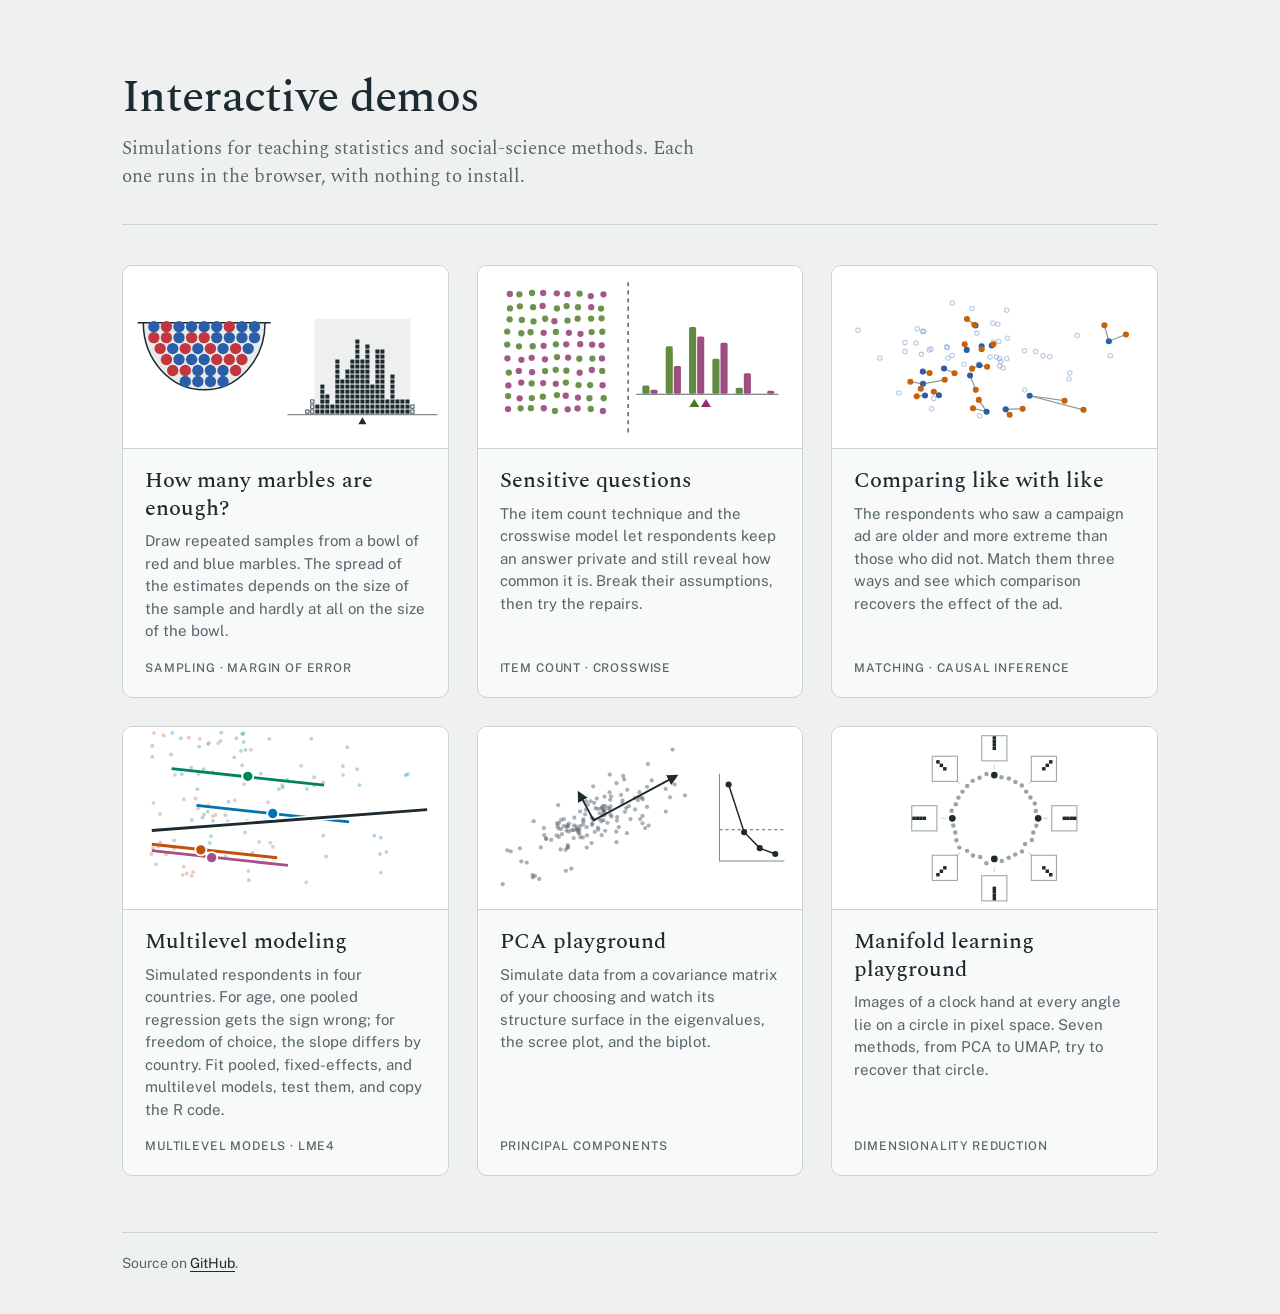
==== commit 9ff7edf1: "Add the multilevel-modeling demo and its landing-page card The data are simulated from summaries of " ====
--- a/index.html
+++ b/index.html
@@ -105,6 +105,16 @@
         </a>
       </li>
       <li class="card">
+        <a href="multilevel/">
+          <div class="thumb"><svg viewBox="0 0 320 180" role="img" aria-label="Four countries, each with a downward line of life satisfaction against age, and one pooled line that rises across them"><g fill="#0072B2" fill-opacity="0.3"><circle cx="120.3" cy="104.0" r="1.9"/><circle cx="254.1" cy="109.0" r="1.9"/><circle cx="206.0" cy="87.5" r="1.9"/><circle cx="124.0" cy="150.8" r="1.9"/><circle cx="278.6" cy="47.6" r="1.9"/><circle cx="120.8" cy="22.6" r="1.9"/><circle cx="259.7" cy="123.1" r="1.9"/><circle cx="128.4" cy="94.8" r="1.9"/><circle cx="233.1" cy="57.3" r="1.9"/><circle cx="127.8" cy="124.2" r="1.9"/><circle cx="111.7" cy="11.1" r="1.9"/><circle cx="103.3" cy="93.2" r="1.9"/><circle cx="48.6" cy="5.9" r="1.9"/><circle cx="216.8" cy="38.4" r="1.9"/><circle cx="75.1" cy="19.3" r="1.9"/><circle cx="197.3" cy="54.6" r="1.9"/><circle cx="247.7" cy="107.1" r="1.9"/><circle cx="67.8" cy="91.7" r="1.9"/><circle cx="221.1" cy="19.9" r="1.9"/><circle cx="157.5" cy="59.6" r="1.9"/><circle cx="86.7" cy="107.7" r="1.9"/><circle cx="96.9" cy="5.6" r="1.9"/><circle cx="181.3" cy="61.2" r="1.9"/><circle cx="135.8" cy="45.9" r="1.9"/><circle cx="67.3" cy="39.8" r="1.9"/><circle cx="79.8" cy="86.4" r="1.9"/><circle cx="280.5" cy="46.5" r="1.9"/><circle cx="57.9" cy="46.3" r="1.9"/><circle cx="121.7" cy="92.3" r="1.9"/><circle cx="109.6" cy="30.0" r="1.9"/><circle cx="88.7" cy="92.5" r="1.9"/><circle cx="254.1" cy="143.5" r="1.9"/><circle cx="253.4" cy="125.3" r="1.9"/><circle cx="117.4" cy="6.8" r="1.9"/><circle cx="230.8" cy="41.6" r="1.9"/><circle cx="104.0" cy="73.6" r="1.9"/><circle cx="96.1" cy="13.9" r="1.9"/><circle cx="73.2" cy="61.3" r="1.9"/></g><g fill="#C2510C" fill-opacity="0.3"><circle cx="126.0" cy="22.4" r="1.9"/><circle cx="62.9" cy="144.4" r="1.9"/><circle cx="50.3" cy="119.9" r="1.9"/><circle cx="30.5" cy="6.0" r="1.9"/><circle cx="71.4" cy="70.5" r="1.9"/><circle cx="217.0" cy="47.2" r="1.9"/><circle cx="40.1" cy="8.4" r="1.9"/><circle cx="74.1" cy="80.4" r="1.9"/><circle cx="42.5" cy="125.5" r="1.9"/><circle cx="91.1" cy="86.7" r="1.9"/><circle cx="119.4" cy="56.3" r="1.9"/><circle cx="59.9" cy="137.6" r="1.9"/><circle cx="88.3" cy="44.6" r="1.9"/><circle cx="60.0" cy="71.4" r="1.9"/><circle cx="69.1" cy="143.0" r="1.9"/><circle cx="27.9" cy="125.3" r="1.9"/><circle cx="74.4" cy="46.3" r="1.9"/><circle cx="180.7" cy="153.3" r="1.9"/><circle cx="67.6" cy="146.7" r="1.9"/><circle cx="50.5" cy="111.8" r="1.9"/><circle cx="64.9" cy="10.5" r="1.9"/><circle cx="88.3" cy="87.8" r="1.9"/><circle cx="75.6" cy="11.7" r="1.9"/></g><g fill="#00845F" fill-opacity="0.3"><circle cx="118.8" cy="14.7" r="1.9"/><circle cx="85.5" cy="114.3" r="1.9"/><circle cx="34.7" cy="117.6" r="1.9"/><circle cx="100.9" cy="86.9" r="1.9"/><circle cx="79.5" cy="41.5" r="1.9"/><circle cx="28.8" cy="18.5" r="1.9"/><circle cx="28.9" cy="29.3" r="1.9"/><circle cx="144.2" cy="11.7" r="1.9"/><circle cx="200.3" cy="127.7" r="1.9"/><circle cx="116.2" cy="23.5" r="1.9"/><circle cx="161.9" cy="52.0" r="1.9"/><circle cx="188.4" cy="49.5" r="1.9"/><circle cx="185.6" cy="11.5" r="1.9"/><circle cx="75.3" cy="77.3" r="1.9"/><circle cx="197.4" cy="107.1" r="1.9"/><circle cx="47.4" cy="27.1" r="1.9"/><circle cx="78.3" cy="89.3" r="1.9"/><circle cx="83.7" cy="16.8" r="1.9"/><circle cx="83.5" cy="83.5" r="1.9"/><circle cx="157.0" cy="57.3" r="1.9"/><circle cx="57.1" cy="11.1" r="1.9"/><circle cx="118.8" cy="6.4" r="1.9"/><circle cx="216.5" cy="87.8" r="1.9"/><circle cx="153.6" cy="61.3" r="1.9"/><circle cx="117.5" cy="37.7" r="1.9"/></g><g fill="#A6508A" fill-opacity="0.3"><circle cx="93.8" cy="16.1" r="1.9"/><circle cx="84.8" cy="15.6" r="1.9"/><circle cx="123.6" cy="141.9" r="1.9"/><circle cx="249.4" cy="86.1" r="1.9"/><circle cx="29.7" cy="119.5" r="1.9"/><circle cx="36.7" cy="113.7" r="1.9"/><circle cx="145.0" cy="114.1" r="1.9"/><circle cx="51.2" cy="47.2" r="1.9"/><circle cx="110.2" cy="72.1" r="1.9"/><circle cx="84.1" cy="77.1" r="1.9"/><circle cx="147.7" cy="118.0" r="1.9"/><circle cx="143.0" cy="74.2" r="1.9"/><circle cx="32.3" cy="135.4" r="1.9"/><circle cx="134.2" cy="113.3" r="1.9"/><circle cx="175.6" cy="38.2" r="1.9"/><circle cx="81.2" cy="120.2" r="1.9"/><circle cx="36.6" cy="85.8" r="1.9"/><circle cx="58.8" cy="145.7" r="1.9"/><circle cx="101.1" cy="127.6" r="1.9"/><circle cx="30.1" cy="74.8" r="1.9"/><circle cx="145.6" cy="91.8" r="1.9"/><circle cx="188.4" cy="57.8" r="1.9"/></g><line x1="72.4" x2="222.8" y1="77.3" y2="93.6" stroke="#0072B2" stroke-width="2.8"/><line x1="28.4" x2="151.9" y1="115.6" y2="128.9" stroke="#C2510C" stroke-width="2.8"/><line x1="47.9" x2="198.2" y1="41.1" y2="57.3" stroke="#00845F" stroke-width="2.8"/><line x1="28.4" x2="162.6" y1="121.9" y2="136.4" stroke="#A6508A" stroke-width="2.8"/><line x1="28.4" x2="299.8" y1="102.0" y2="81.5" stroke="#FFFFFF" stroke-width="6"/><line x1="28.4" x2="299.8" y1="102.0" y2="81.5" stroke="#1D2A30" stroke-width="2.8"/><circle cx="147.6" cy="85.3" r="5.5" fill="#0072B2" stroke="#FFFFFF" stroke-width="1.8"/><circle cx="76.7" cy="121.1" r="5.5" fill="#C2510C" stroke="#FFFFFF" stroke-width="1.8"/><circle cx="123.0" cy="48.6" r="5.5" fill="#00845F" stroke="#FFFFFF" stroke-width="1.8"/><circle cx="87.4" cy="128.8" r="5.5" fill="#A6508A" stroke="#FFFFFF" stroke-width="1.8"/></svg></div>
+          <div class="text">
+            <h2>Multilevel modeling</h2>
+            <p>Simulated respondents in four countries. For age, one pooled regression gets the sign wrong; for freedom of choice, the slope differs by country. Fit pooled, fixed-effects, and multilevel models, test them, and copy the R code.</p>
+            <span class="tags">Multilevel models &middot; lme4</span>
+          </div>
+        </a>
+      </li>
+      <li class="card">
         <a href="PCA/">
           <div class="thumb"><svg viewBox="0 0 320 180" role="img" aria-label="A tilted cloud of points with its two principal axes, beside a scree plot"><defs><marker id="pca-ah" viewBox="0 0 10 10" refX="8" refY="5" markerWidth="6" markerHeight="6" orient="auto"><path d="M0 0 L10 5 L0 10 z" fill="#1D2A30"/></marker></defs><g fill="#57656B" fill-opacity="0.5"><circle cx="146.1" cy="79.9" r="2.1"/><circle cx="127.6" cy="94.4" r="2.1"/><circle cx="82.7" cy="105.7" r="2.1"/><circle cx="98.6" cy="100.4" r="2.1"/><circle cx="81.8" cy="100.6" r="2.1"/><circle cx="171.2" cy="52.7" r="2.1"/><circle cx="130.6" cy="86.6" r="2.1"/><circle cx="88.3" cy="119" r="2.1"/><circle cx="65.3" cy="106.6" r="2.1"/><circle cx="100.9" cy="108.7" r="2.1"/><circle cx="77.9" cy="95" r="2.1"/><circle cx="193.6" cy="49.8" r="2.1"/><circle cx="125.4" cy="102.3" r="2.1"/><circle cx="204" cy="67.3" r="2.1"/><circle cx="131.6" cy="88.3" r="2.1"/><circle cx="87.3" cy="98.5" r="2.1"/><circle cx="41.3" cy="119.6" r="2.1"/><circle cx="79.6" cy="108.3" r="2.1"/><circle cx="118.1" cy="80.7" r="2.1"/><circle cx="164.8" cy="99.6" r="2.1"/><circle cx="114.2" cy="91.4" r="2.1"/><circle cx="105.6" cy="86.1" r="2.1"/><circle cx="87.3" cy="102.3" r="2.1"/><circle cx="72.2" cy="111.3" r="2.1"/><circle cx="88.6" cy="118.5" r="2.1"/><circle cx="100.7" cy="97.7" r="2.1"/><circle cx="148.8" cy="78.1" r="2.1"/><circle cx="137.1" cy="88.8" r="2.1"/><circle cx="191.7" cy="22.2" r="2.1"/><circle cx="89.7" cy="103" r="2.1"/><circle cx="193.8" cy="56.6" r="2.1"/><circle cx="167.4" cy="36.6" r="2.1"/><circle cx="121.4" cy="80.3" r="2.1"/><circle cx="143.1" cy="48.3" r="2.1"/><circle cx="81.4" cy="120.7" r="2.1"/><circle cx="107.5" cy="106.9" r="2.1"/><circle cx="123.7" cy="82.9" r="2.1"/><circle cx="106.3" cy="73.1" r="2.1"/><circle cx="120" cy="85.1" r="2.1"/><circle cx="112" cy="89.3" r="2.1"/><circle cx="128.1" cy="80" r="2.1"/><circle cx="130.3" cy="71.8" r="2.1"/><circle cx="150.3" cy="90.8" r="2.1"/><circle cx="124.8" cy="84.5" r="2.1"/><circle cx="84.7" cy="90.7" r="2.1"/><circle cx="66.9" cy="109.9" r="2.1"/><circle cx="111.9" cy="114.4" r="2.1"/><circle cx="106.4" cy="81.6" r="2.1"/><circle cx="154.7" cy="69.8" r="2.1"/><circle cx="189.3" cy="69.3" r="2.1"/><circle cx="138.7" cy="98.7" r="2.1"/><circle cx="115.1" cy="103.4" r="2.1"/><circle cx="114.5" cy="74.7" r="2.1"/><circle cx="115.9" cy="80" r="2.1"/><circle cx="125.5" cy="77.9" r="2.1"/><circle cx="130" cy="81.1" r="2.1"/><circle cx="112.5" cy="96.5" r="2.1"/><circle cx="107.2" cy="118.8" r="2.1"/><circle cx="124.7" cy="68.7" r="2.1"/><circle cx="53.7" cy="145.9" r="2.1"/><circle cx="99" cy="104.1" r="2.1"/><circle cx="130.5" cy="78.3" r="2.1"/><circle cx="144.1" cy="51.7" r="2.1"/><circle cx="123.6" cy="91.8" r="2.1"/><circle cx="136.5" cy="113.5" r="2.1"/><circle cx="111" cy="73.2" r="2.1"/><circle cx="108.2" cy="76.6" r="2.1"/><circle cx="118.1" cy="99.3" r="2.1"/><circle cx="61.9" cy="118.7" r="2.1"/><circle cx="185.1" cy="83.4" r="2.1"/><circle cx="144.8" cy="83.6" r="2.1"/><circle cx="54.9" cy="92.8" r="2.1"/><circle cx="162.1" cy="87.6" r="2.1"/><circle cx="54.1" cy="148.3" r="2.1"/><circle cx="123.5" cy="77.8" r="2.1"/><circle cx="118.7" cy="101.1" r="2.1"/><circle cx="86.4" cy="121.1" r="2.1"/><circle cx="94.3" cy="109.5" r="2.1"/><circle cx="157.6" cy="72.1" r="2.1"/><circle cx="142.2" cy="75.3" r="2.1"/><circle cx="42.7" cy="132.5" r="2.1"/><circle cx="56.1" cy="146.8" r="2.1"/><circle cx="103.8" cy="91.1" r="2.1"/><circle cx="32.3" cy="122.7" r="2.1"/><circle cx="48" cy="133.6" r="2.1"/><circle cx="162.2" cy="94.9" r="2.1"/><circle cx="103.6" cy="96.1" r="2.1"/><circle cx="98.2" cy="102.1" r="2.1"/><circle cx="89.6" cy="95.2" r="2.1"/><circle cx="79.7" cy="94.5" r="2.1"/><circle cx="92" cy="139.6" r="2.1"/><circle cx="159.8" cy="90.8" r="2.1"/><circle cx="129.6" cy="64.4" r="2.1"/><circle cx="78.5" cy="97.6" r="2.1"/><circle cx="141" cy="66.9" r="2.1"/><circle cx="184.9" cy="61" r="2.1"/><circle cx="121.6" cy="93" r="2.1"/><circle cx="136.9" cy="92.2" r="2.1"/><circle cx="81.9" cy="91.6" r="2.1"/><circle cx="94.9" cy="89.4" r="2.1"/><circle cx="154.9" cy="81.3" r="2.1"/><circle cx="67.3" cy="110.3" r="2.1"/><circle cx="124.2" cy="82" r="2.1"/><circle cx="142.4" cy="72.3" r="2.1"/><circle cx="119.8" cy="90.6" r="2.1"/><circle cx="79" cy="77" r="2.1"/><circle cx="117.1" cy="70.5" r="2.1"/><circle cx="166.6" cy="78.8" r="2.1"/><circle cx="84.4" cy="97.6" r="2.1"/><circle cx="100.6" cy="83.2" r="2.1"/><circle cx="158.6" cy="68.8" r="2.1"/><circle cx="28.8" cy="121.6" r="2.1"/><circle cx="88.2" cy="96.9" r="2.1"/><circle cx="94.4" cy="101.7" r="2.1"/><circle cx="113.6" cy="91.1" r="2.1"/><circle cx="103.8" cy="93" r="2.1"/><circle cx="113.5" cy="58.5" r="2.1"/><circle cx="136.5" cy="55.4" r="2.1"/><circle cx="107" cy="98.7" r="2.1"/><circle cx="122.9" cy="87.1" r="2.1"/><circle cx="168.2" cy="97.2" r="2.1"/><circle cx="79.3" cy="99.9" r="2.1"/><circle cx="64.9" cy="99.5" r="2.1"/><circle cx="99.9" cy="105.1" r="2.1"/><circle cx="122.1" cy="79.2" r="2.1"/><circle cx="123.7" cy="81.8" r="2.1"/><circle cx="92.5" cy="101.6" r="2.1"/><circle cx="103.4" cy="108.8" r="2.1"/><circle cx="124.6" cy="86.8" r="2.1"/><circle cx="88.5" cy="116.5" r="2.1"/><circle cx="112.7" cy="95.1" r="2.1"/><circle cx="129.9" cy="46.9" r="2.1"/><circle cx="77.5" cy="106.8" r="2.1"/><circle cx="147.1" cy="61.9" r="2.1"/><circle cx="161.5" cy="69.7" r="2.1"/><circle cx="162.4" cy="71.1" r="2.1"/><circle cx="159.1" cy="64.2" r="2.1"/><circle cx="24.4" cy="154.9" r="2.1"/><circle cx="136.3" cy="103.2" r="2.1"/><circle cx="131.1" cy="68.3" r="2.1"/><circle cx="121.9" cy="106.6" r="2.1"/><circle cx="100" cy="101.4" r="2.1"/><circle cx="97" cy="101" r="2.1"/><circle cx="166.6" cy="58.9" r="2.1"/><circle cx="88.7" cy="98.1" r="2.1"/><circle cx="96.8" cy="98.3" r="2.1"/><circle cx="60.4" cy="149.7" r="2.1"/><circle cx="146.8" cy="104.7" r="2.1"/><circle cx="86.6" cy="141.7" r="2.1"/><circle cx="94.6" cy="97" r="2.1"/></g><line x1="114" y1="92" x2="195.5" y2="48.2" stroke="#1D2A30" stroke-width="1.8" marker-end="url(#pca-ah)"/><line x1="114" y1="92" x2="99.3" y2="64.7" stroke="#1D2A30" stroke-width="1.8" marker-end="url(#pca-ah)"/><path d="M238 46 V132 H302" fill="none" stroke="#1D2A30" stroke-opacity="0.55"/><line x1="238" y1="101.3" x2="302" y2="101.3" stroke="#57656B" stroke-dasharray="3 3"/><polyline points="247,56.7 262.3,103.7 277.7,119.4 293,125.2" fill="none" stroke="#1D2A30" stroke-width="1.5"/><circle cx="247" cy="56.7" r="3" fill="#1D2A30"/><circle cx="262.3" cy="103.7" r="3" fill="#1D2A30"/><circle cx="277.7" cy="119.4" r="3" fill="#1D2A30"/><circle cx="293" cy="125.2" r="3" fill="#1D2A30"/></svg></div>
           <div class="text">
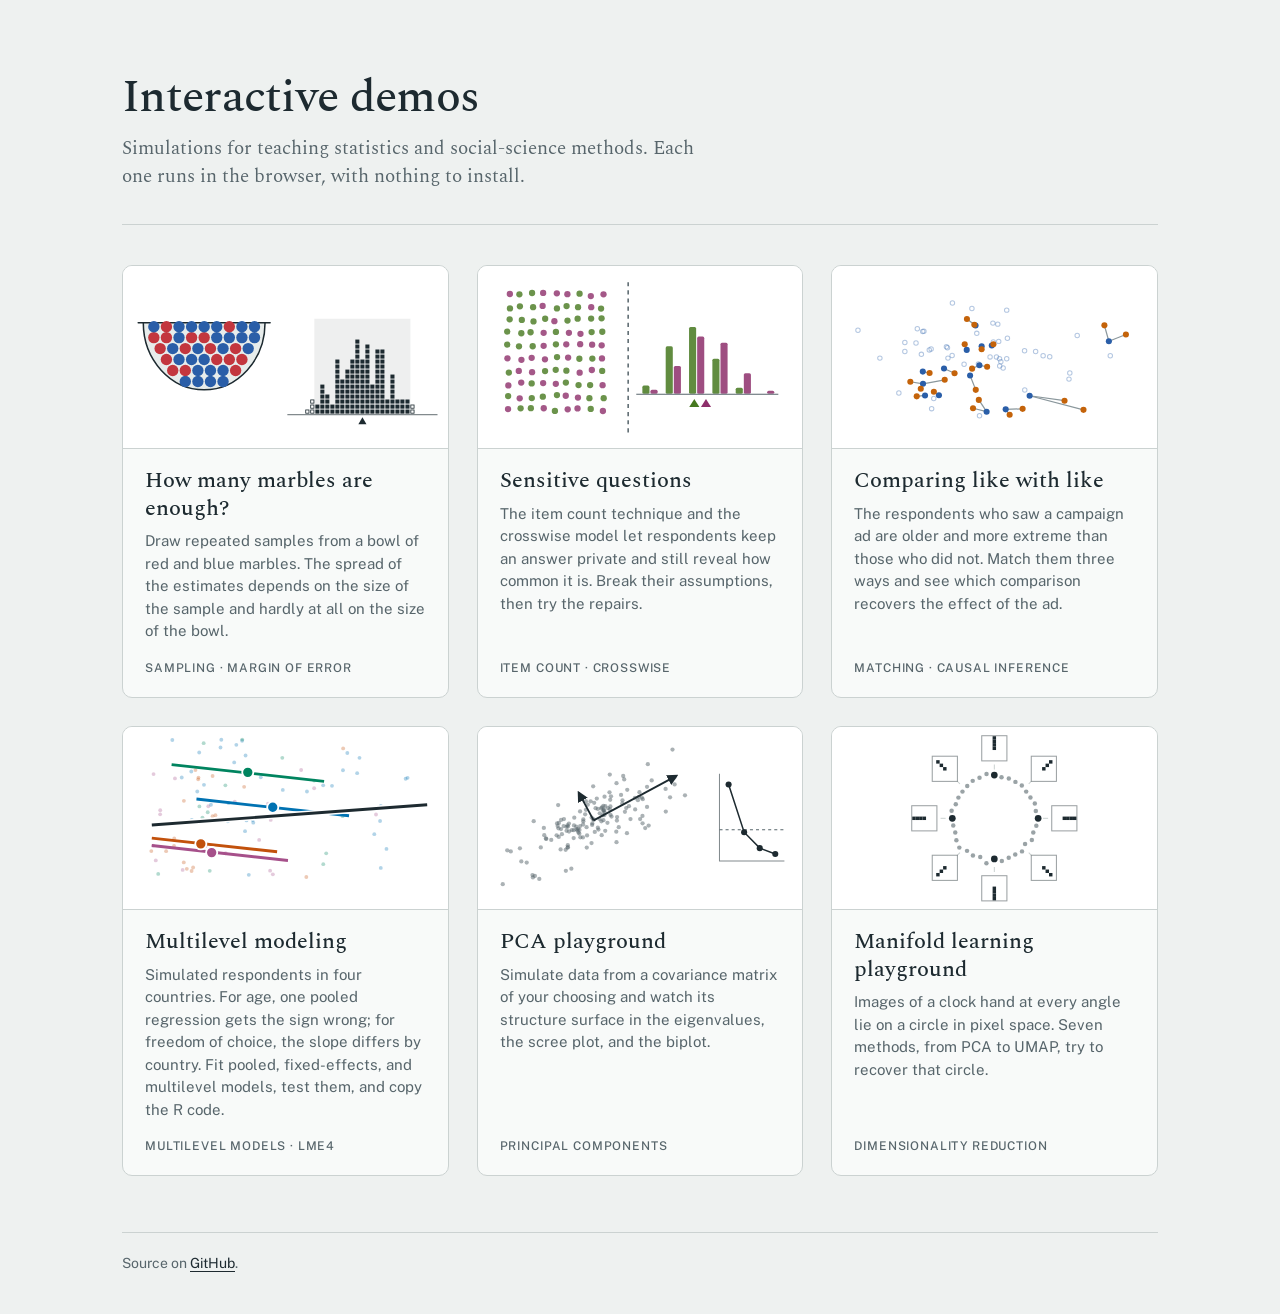
==== commit 28cf705b: "Fix errors found in the multilevel-modeling demo The simulation now reproduces each country's real d" ====
--- a/index.html
+++ b/index.html
@@ -106,7 +106,7 @@
       </li>
       <li class="card">
         <a href="multilevel/">
-          <div class="thumb"><svg viewBox="0 0 320 180" role="img" aria-label="Four countries, each with a downward line of life satisfaction against age, and one pooled line that rises across them"><g fill="#0072B2" fill-opacity="0.3"><circle cx="120.3" cy="104.0" r="1.9"/><circle cx="254.1" cy="109.0" r="1.9"/><circle cx="206.0" cy="87.5" r="1.9"/><circle cx="124.0" cy="150.8" r="1.9"/><circle cx="278.6" cy="47.6" r="1.9"/><circle cx="120.8" cy="22.6" r="1.9"/><circle cx="259.7" cy="123.1" r="1.9"/><circle cx="128.4" cy="94.8" r="1.9"/><circle cx="233.1" cy="57.3" r="1.9"/><circle cx="127.8" cy="124.2" r="1.9"/><circle cx="111.7" cy="11.1" r="1.9"/><circle cx="103.3" cy="93.2" r="1.9"/><circle cx="48.6" cy="5.9" r="1.9"/><circle cx="216.8" cy="38.4" r="1.9"/><circle cx="75.1" cy="19.3" r="1.9"/><circle cx="197.3" cy="54.6" r="1.9"/><circle cx="247.7" cy="107.1" r="1.9"/><circle cx="67.8" cy="91.7" r="1.9"/><circle cx="221.1" cy="19.9" r="1.9"/><circle cx="157.5" cy="59.6" r="1.9"/><circle cx="86.7" cy="107.7" r="1.9"/><circle cx="96.9" cy="5.6" r="1.9"/><circle cx="181.3" cy="61.2" r="1.9"/><circle cx="135.8" cy="45.9" r="1.9"/><circle cx="67.3" cy="39.8" r="1.9"/><circle cx="79.8" cy="86.4" r="1.9"/><circle cx="280.5" cy="46.5" r="1.9"/><circle cx="57.9" cy="46.3" r="1.9"/><circle cx="121.7" cy="92.3" r="1.9"/><circle cx="109.6" cy="30.0" r="1.9"/><circle cx="88.7" cy="92.5" r="1.9"/><circle cx="254.1" cy="143.5" r="1.9"/><circle cx="253.4" cy="125.3" r="1.9"/><circle cx="117.4" cy="6.8" r="1.9"/><circle cx="230.8" cy="41.6" r="1.9"/><circle cx="104.0" cy="73.6" r="1.9"/><circle cx="96.1" cy="13.9" r="1.9"/><circle cx="73.2" cy="61.3" r="1.9"/></g><g fill="#C2510C" fill-opacity="0.3"><circle cx="126.0" cy="22.4" r="1.9"/><circle cx="62.9" cy="144.4" r="1.9"/><circle cx="50.3" cy="119.9" r="1.9"/><circle cx="30.5" cy="6.0" r="1.9"/><circle cx="71.4" cy="70.5" r="1.9"/><circle cx="217.0" cy="47.2" r="1.9"/><circle cx="40.1" cy="8.4" r="1.9"/><circle cx="74.1" cy="80.4" r="1.9"/><circle cx="42.5" cy="125.5" r="1.9"/><circle cx="91.1" cy="86.7" r="1.9"/><circle cx="119.4" cy="56.3" r="1.9"/><circle cx="59.9" cy="137.6" r="1.9"/><circle cx="88.3" cy="44.6" r="1.9"/><circle cx="60.0" cy="71.4" r="1.9"/><circle cx="69.1" cy="143.0" r="1.9"/><circle cx="27.9" cy="125.3" r="1.9"/><circle cx="74.4" cy="46.3" r="1.9"/><circle cx="180.7" cy="153.3" r="1.9"/><circle cx="67.6" cy="146.7" r="1.9"/><circle cx="50.5" cy="111.8" r="1.9"/><circle cx="64.9" cy="10.5" r="1.9"/><circle cx="88.3" cy="87.8" r="1.9"/><circle cx="75.6" cy="11.7" r="1.9"/></g><g fill="#00845F" fill-opacity="0.3"><circle cx="118.8" cy="14.7" r="1.9"/><circle cx="85.5" cy="114.3" r="1.9"/><circle cx="34.7" cy="117.6" r="1.9"/><circle cx="100.9" cy="86.9" r="1.9"/><circle cx="79.5" cy="41.5" r="1.9"/><circle cx="28.8" cy="18.5" r="1.9"/><circle cx="28.9" cy="29.3" r="1.9"/><circle cx="144.2" cy="11.7" r="1.9"/><circle cx="200.3" cy="127.7" r="1.9"/><circle cx="116.2" cy="23.5" r="1.9"/><circle cx="161.9" cy="52.0" r="1.9"/><circle cx="188.4" cy="49.5" r="1.9"/><circle cx="185.6" cy="11.5" r="1.9"/><circle cx="75.3" cy="77.3" r="1.9"/><circle cx="197.4" cy="107.1" r="1.9"/><circle cx="47.4" cy="27.1" r="1.9"/><circle cx="78.3" cy="89.3" r="1.9"/><circle cx="83.7" cy="16.8" r="1.9"/><circle cx="83.5" cy="83.5" r="1.9"/><circle cx="157.0" cy="57.3" r="1.9"/><circle cx="57.1" cy="11.1" r="1.9"/><circle cx="118.8" cy="6.4" r="1.9"/><circle cx="216.5" cy="87.8" r="1.9"/><circle cx="153.6" cy="61.3" r="1.9"/><circle cx="117.5" cy="37.7" r="1.9"/></g><g fill="#A6508A" fill-opacity="0.3"><circle cx="93.8" cy="16.1" r="1.9"/><circle cx="84.8" cy="15.6" r="1.9"/><circle cx="123.6" cy="141.9" r="1.9"/><circle cx="249.4" cy="86.1" r="1.9"/><circle cx="29.7" cy="119.5" r="1.9"/><circle cx="36.7" cy="113.7" r="1.9"/><circle cx="145.0" cy="114.1" r="1.9"/><circle cx="51.2" cy="47.2" r="1.9"/><circle cx="110.2" cy="72.1" r="1.9"/><circle cx="84.1" cy="77.1" r="1.9"/><circle cx="147.7" cy="118.0" r="1.9"/><circle cx="143.0" cy="74.2" r="1.9"/><circle cx="32.3" cy="135.4" r="1.9"/><circle cx="134.2" cy="113.3" r="1.9"/><circle cx="175.6" cy="38.2" r="1.9"/><circle cx="81.2" cy="120.2" r="1.9"/><circle cx="36.6" cy="85.8" r="1.9"/><circle cx="58.8" cy="145.7" r="1.9"/><circle cx="101.1" cy="127.6" r="1.9"/><circle cx="30.1" cy="74.8" r="1.9"/><circle cx="145.6" cy="91.8" r="1.9"/><circle cx="188.4" cy="57.8" r="1.9"/></g><line x1="72.4" x2="222.8" y1="77.3" y2="93.6" stroke="#0072B2" stroke-width="2.8"/><line x1="28.4" x2="151.9" y1="115.6" y2="128.9" stroke="#C2510C" stroke-width="2.8"/><line x1="47.9" x2="198.2" y1="41.1" y2="57.3" stroke="#00845F" stroke-width="2.8"/><line x1="28.4" x2="162.6" y1="121.9" y2="136.4" stroke="#A6508A" stroke-width="2.8"/><line x1="28.4" x2="299.8" y1="102.0" y2="81.5" stroke="#FFFFFF" stroke-width="6"/><line x1="28.4" x2="299.8" y1="102.0" y2="81.5" stroke="#1D2A30" stroke-width="2.8"/><circle cx="147.6" cy="85.3" r="5.5" fill="#0072B2" stroke="#FFFFFF" stroke-width="1.8"/><circle cx="76.7" cy="121.1" r="5.5" fill="#C2510C" stroke="#FFFFFF" stroke-width="1.8"/><circle cx="123.0" cy="48.6" r="5.5" fill="#00845F" stroke="#FFFFFF" stroke-width="1.8"/><circle cx="87.4" cy="128.8" r="5.5" fill="#A6508A" stroke="#FFFFFF" stroke-width="1.8"/></svg></div>
+          <div class="thumb"><svg viewBox="0 0 320 180" role="img" aria-label="Four countries, each with a downward line of life satisfaction against age, and one pooled line that rises across them"><g fill="#0072B2" fill-opacity="0.3"><circle cx="120.3" cy="102.7" r="1.9"/><circle cx="254.1" cy="77.7" r="1.9"/><circle cx="206.0" cy="58.0" r="1.9"/><circle cx="124.0" cy="145.7" r="1.9"/><circle cx="278.6" cy="51.0" r="1.9"/><circle cx="120.8" cy="28.1" r="1.9"/><circle cx="259.7" cy="120.2" r="1.9"/><circle cx="128.4" cy="94.3" r="1.9"/><circle cx="233.1" cy="30.4" r="1.9"/><circle cx="127.8" cy="91.7" r="1.9"/><circle cx="111.7" cy="17.6" r="1.9"/><circle cx="103.3" cy="92.9" r="1.9"/><circle cx="48.6" cy="12.8" r="1.9"/><circle cx="216.8" cy="42.6" r="1.9"/><circle cx="75.1" cy="25.1" r="1.9"/><circle cx="197.3" cy="57.5" r="1.9"/><circle cx="247.7" cy="105.6" r="1.9"/><circle cx="67.8" cy="91.5" r="1.9"/><circle cx="221.1" cy="25.6" r="1.9"/><circle cx="157.5" cy="62.0" r="1.9"/><circle cx="86.7" cy="76.6" r="1.9"/><circle cx="96.9" cy="12.6" r="1.9"/><circle cx="181.3" cy="63.6" r="1.9"/><circle cx="135.8" cy="49.5" r="1.9"/><circle cx="67.3" cy="43.9" r="1.9"/><circle cx="79.8" cy="57.0" r="1.9"/><circle cx="280.5" cy="50.1" r="1.9"/><circle cx="57.9" cy="49.8" r="1.9"/><circle cx="121.7" cy="92.1" r="1.9"/><circle cx="109.6" cy="34.9" r="1.9"/><circle cx="88.7" cy="92.2" r="1.9"/><circle cx="254.1" cy="138.9" r="1.9"/><circle cx="253.4" cy="92.7" r="1.9"/><circle cx="117.4" cy="13.6" r="1.9"/><circle cx="230.8" cy="45.5" r="1.9"/><circle cx="104.0" cy="74.9" r="1.9"/><circle cx="96.1" cy="20.2" r="1.9"/><circle cx="73.2" cy="63.6" r="1.9"/></g><g fill="#C2510C" fill-opacity="0.3"><circle cx="62.9" cy="139.8" r="1.9"/><circle cx="50.3" cy="117.3" r="1.9"/><circle cx="71.4" cy="42.5" r="1.9"/><circle cx="217.0" cy="21.1" r="1.9"/><circle cx="74.1" cy="51.6" r="1.9"/><circle cx="42.5" cy="122.4" r="1.9"/><circle cx="91.1" cy="86.9" r="1.9"/><circle cx="119.4" cy="59.0" r="1.9"/><circle cx="59.9" cy="133.5" r="1.9"/><circle cx="88.3" cy="48.3" r="1.9"/><circle cx="60.0" cy="72.8" r="1.9"/><circle cx="69.1" cy="138.5" r="1.9"/><circle cx="27.9" cy="122.3" r="1.9"/><circle cx="74.4" cy="49.9" r="1.9"/><circle cx="180.7" cy="147.9" r="1.9"/><circle cx="67.6" cy="141.9" r="1.9"/><circle cx="50.5" cy="109.9" r="1.9"/><circle cx="88.3" cy="87.9" r="1.9"/></g><g fill="#00845F" fill-opacity="0.3"><circle cx="85.5" cy="141.8" r="1.9"/><circle cx="34.7" cy="144.8" r="1.9"/><circle cx="100.9" cy="57.5" r="1.9"/><circle cx="79.5" cy="15.9" r="1.9"/><circle cx="200.3" cy="124.5" r="1.9"/><circle cx="188.4" cy="52.8" r="1.9"/><circle cx="75.3" cy="78.3" r="1.9"/><circle cx="197.4" cy="135.2" r="1.9"/><circle cx="78.3" cy="89.3" r="1.9"/><circle cx="83.5" cy="84.0" r="1.9"/><circle cx="157.0" cy="30.4" r="1.9"/><circle cx="216.5" cy="87.9" r="1.9"/><circle cx="117.5" cy="12.4" r="1.9"/></g><g fill="#A6508A" fill-opacity="0.3"><circle cx="249.4" cy="86.3" r="1.9"/><circle cx="29.7" cy="117.0" r="1.9"/><circle cx="36.7" cy="82.1" r="1.9"/><circle cx="145.0" cy="141.6" r="1.9"/><circle cx="51.2" cy="50.7" r="1.9"/><circle cx="110.2" cy="73.5" r="1.9"/><circle cx="84.1" cy="78.1" r="1.9"/><circle cx="147.7" cy="145.2" r="1.9"/><circle cx="143.0" cy="75.5" r="1.9"/><circle cx="32.3" cy="131.5" r="1.9"/><circle cx="134.2" cy="111.3" r="1.9"/><circle cx="175.6" cy="42.4" r="1.9"/><circle cx="81.2" cy="117.6" r="1.9"/><circle cx="36.6" cy="86.1" r="1.9"/><circle cx="58.8" cy="140.9" r="1.9"/><circle cx="101.1" cy="124.4" r="1.9"/><circle cx="30.1" cy="46.4" r="1.9"/><circle cx="145.6" cy="91.6" r="1.9"/><circle cx="188.4" cy="60.4" r="1.9"/></g><line x1="72.4" x2="222.8" y1="71.0" y2="87.5" stroke="#0072B2" stroke-width="2.8"/><line x1="28.4" x2="151.9" y1="109.5" y2="123.0" stroke="#C2510C" stroke-width="2.8"/><line x1="47.9" x2="198.2" y1="37.1" y2="53.6" stroke="#00845F" stroke-width="2.8"/><line x1="28.4" x2="162.6" y1="116.8" y2="131.6" stroke="#A6508A" stroke-width="2.8"/><line x1="28.4" x2="299.8" y1="96.6" y2="76.6" stroke="#FFFFFF" stroke-width="6"/><line x1="28.4" x2="299.8" y1="96.6" y2="76.6" stroke="#1D2A30" stroke-width="2.8"/><circle cx="147.6" cy="79.1" r="5.5" fill="#0072B2" stroke="#FFFFFF" stroke-width="1.8"/><circle cx="76.7" cy="115.2" r="5.5" fill="#C2510C" stroke="#FFFFFF" stroke-width="1.8"/><circle cx="123.0" cy="44.7" r="5.5" fill="#00845F" stroke="#FFFFFF" stroke-width="1.8"/><circle cx="87.4" cy="123.8" r="5.5" fill="#A6508A" stroke="#FFFFFF" stroke-width="1.8"/></svg></div>
           <div class="text">
             <h2>Multilevel modeling</h2>
             <p>Simulated respondents in four countries. For age, one pooled regression gets the sign wrong; for freedom of choice, the slope differs by country. Fit pooled, fixed-effects, and multilevel models, test them, and copy the R code.</p>
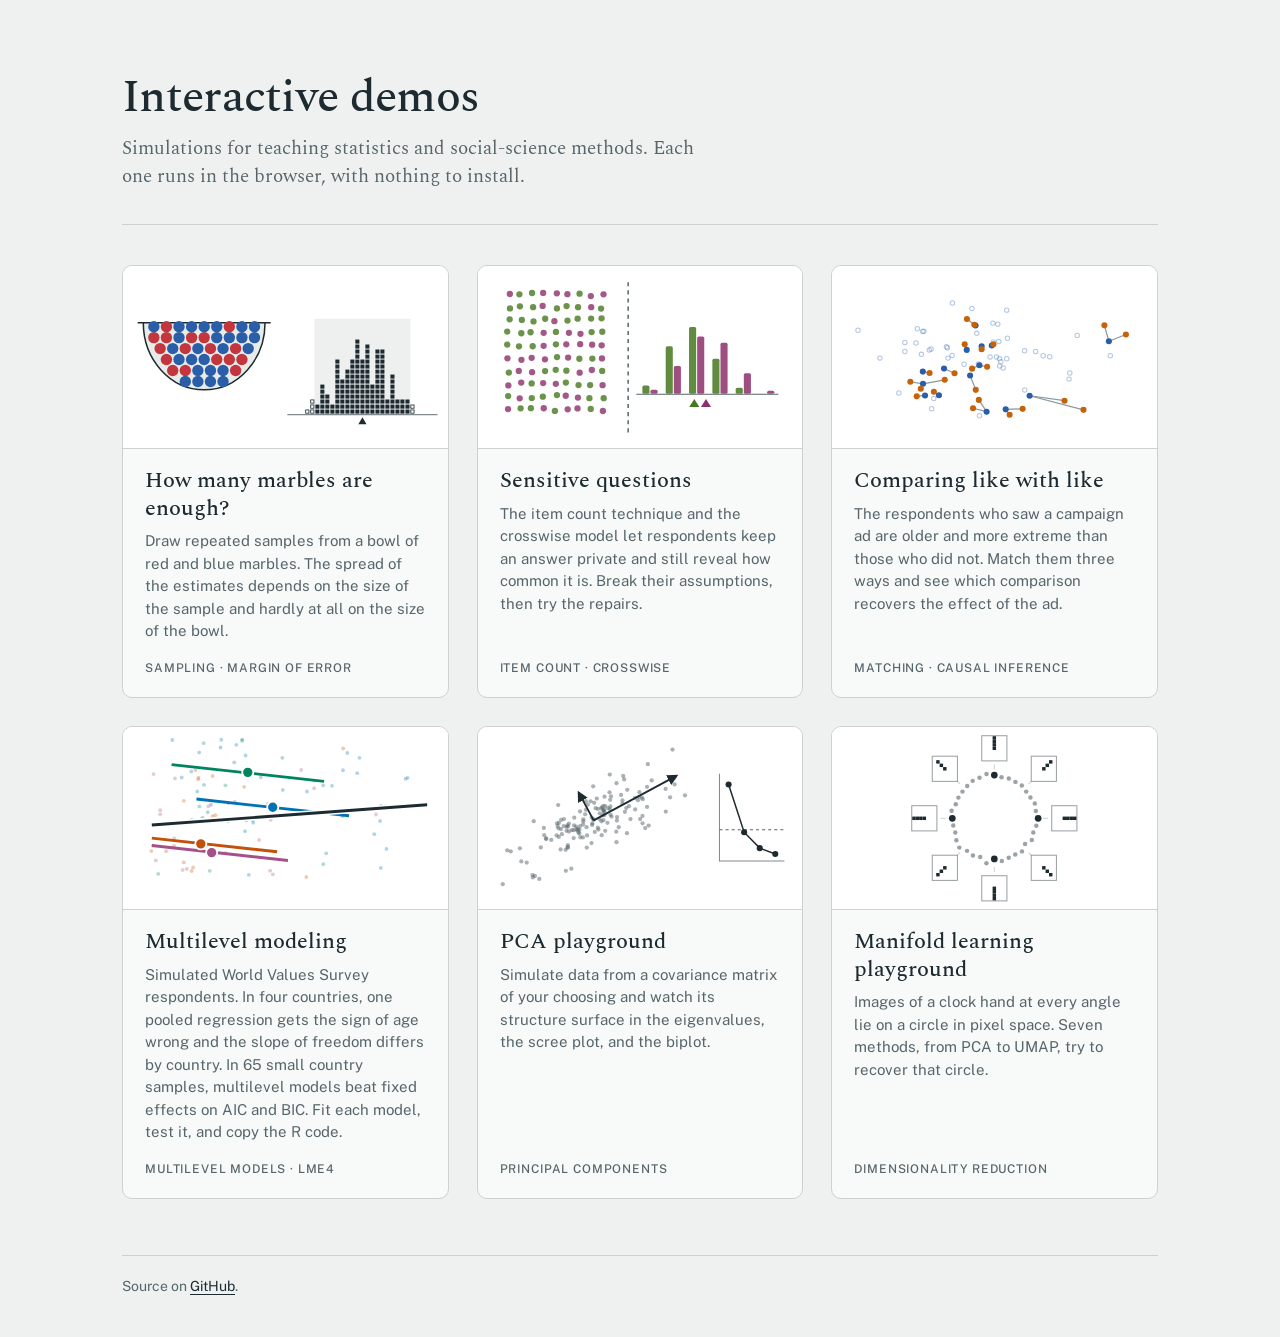
==== commit 4b5449b0: "Multilevel demo: add a 65-country example where random effects win on AIC and BIC" ====
--- a/index.html
+++ b/index.html
@@ -109,7 +109,7 @@
           <div class="thumb"><svg viewBox="0 0 320 180" role="img" aria-label="Four countries, each with a downward line of life satisfaction against age, and one pooled line that rises across them"><g fill="#0072B2" fill-opacity="0.3"><circle cx="120.3" cy="102.7" r="1.9"/><circle cx="254.1" cy="77.7" r="1.9"/><circle cx="206.0" cy="58.0" r="1.9"/><circle cx="124.0" cy="145.7" r="1.9"/><circle cx="278.6" cy="51.0" r="1.9"/><circle cx="120.8" cy="28.1" r="1.9"/><circle cx="259.7" cy="120.2" r="1.9"/><circle cx="128.4" cy="94.3" r="1.9"/><circle cx="233.1" cy="30.4" r="1.9"/><circle cx="127.8" cy="91.7" r="1.9"/><circle cx="111.7" cy="17.6" r="1.9"/><circle cx="103.3" cy="92.9" r="1.9"/><circle cx="48.6" cy="12.8" r="1.9"/><circle cx="216.8" cy="42.6" r="1.9"/><circle cx="75.1" cy="25.1" r="1.9"/><circle cx="197.3" cy="57.5" r="1.9"/><circle cx="247.7" cy="105.6" r="1.9"/><circle cx="67.8" cy="91.5" r="1.9"/><circle cx="221.1" cy="25.6" r="1.9"/><circle cx="157.5" cy="62.0" r="1.9"/><circle cx="86.7" cy="76.6" r="1.9"/><circle cx="96.9" cy="12.6" r="1.9"/><circle cx="181.3" cy="63.6" r="1.9"/><circle cx="135.8" cy="49.5" r="1.9"/><circle cx="67.3" cy="43.9" r="1.9"/><circle cx="79.8" cy="57.0" r="1.9"/><circle cx="280.5" cy="50.1" r="1.9"/><circle cx="57.9" cy="49.8" r="1.9"/><circle cx="121.7" cy="92.1" r="1.9"/><circle cx="109.6" cy="34.9" r="1.9"/><circle cx="88.7" cy="92.2" r="1.9"/><circle cx="254.1" cy="138.9" r="1.9"/><circle cx="253.4" cy="92.7" r="1.9"/><circle cx="117.4" cy="13.6" r="1.9"/><circle cx="230.8" cy="45.5" r="1.9"/><circle cx="104.0" cy="74.9" r="1.9"/><circle cx="96.1" cy="20.2" r="1.9"/><circle cx="73.2" cy="63.6" r="1.9"/></g><g fill="#C2510C" fill-opacity="0.3"><circle cx="62.9" cy="139.8" r="1.9"/><circle cx="50.3" cy="117.3" r="1.9"/><circle cx="71.4" cy="42.5" r="1.9"/><circle cx="217.0" cy="21.1" r="1.9"/><circle cx="74.1" cy="51.6" r="1.9"/><circle cx="42.5" cy="122.4" r="1.9"/><circle cx="91.1" cy="86.9" r="1.9"/><circle cx="119.4" cy="59.0" r="1.9"/><circle cx="59.9" cy="133.5" r="1.9"/><circle cx="88.3" cy="48.3" r="1.9"/><circle cx="60.0" cy="72.8" r="1.9"/><circle cx="69.1" cy="138.5" r="1.9"/><circle cx="27.9" cy="122.3" r="1.9"/><circle cx="74.4" cy="49.9" r="1.9"/><circle cx="180.7" cy="147.9" r="1.9"/><circle cx="67.6" cy="141.9" r="1.9"/><circle cx="50.5" cy="109.9" r="1.9"/><circle cx="88.3" cy="87.9" r="1.9"/></g><g fill="#00845F" fill-opacity="0.3"><circle cx="85.5" cy="141.8" r="1.9"/><circle cx="34.7" cy="144.8" r="1.9"/><circle cx="100.9" cy="57.5" r="1.9"/><circle cx="79.5" cy="15.9" r="1.9"/><circle cx="200.3" cy="124.5" r="1.9"/><circle cx="188.4" cy="52.8" r="1.9"/><circle cx="75.3" cy="78.3" r="1.9"/><circle cx="197.4" cy="135.2" r="1.9"/><circle cx="78.3" cy="89.3" r="1.9"/><circle cx="83.5" cy="84.0" r="1.9"/><circle cx="157.0" cy="30.4" r="1.9"/><circle cx="216.5" cy="87.9" r="1.9"/><circle cx="117.5" cy="12.4" r="1.9"/></g><g fill="#A6508A" fill-opacity="0.3"><circle cx="249.4" cy="86.3" r="1.9"/><circle cx="29.7" cy="117.0" r="1.9"/><circle cx="36.7" cy="82.1" r="1.9"/><circle cx="145.0" cy="141.6" r="1.9"/><circle cx="51.2" cy="50.7" r="1.9"/><circle cx="110.2" cy="73.5" r="1.9"/><circle cx="84.1" cy="78.1" r="1.9"/><circle cx="147.7" cy="145.2" r="1.9"/><circle cx="143.0" cy="75.5" r="1.9"/><circle cx="32.3" cy="131.5" r="1.9"/><circle cx="134.2" cy="111.3" r="1.9"/><circle cx="175.6" cy="42.4" r="1.9"/><circle cx="81.2" cy="117.6" r="1.9"/><circle cx="36.6" cy="86.1" r="1.9"/><circle cx="58.8" cy="140.9" r="1.9"/><circle cx="101.1" cy="124.4" r="1.9"/><circle cx="30.1" cy="46.4" r="1.9"/><circle cx="145.6" cy="91.6" r="1.9"/><circle cx="188.4" cy="60.4" r="1.9"/></g><line x1="72.4" x2="222.8" y1="71.0" y2="87.5" stroke="#0072B2" stroke-width="2.8"/><line x1="28.4" x2="151.9" y1="109.5" y2="123.0" stroke="#C2510C" stroke-width="2.8"/><line x1="47.9" x2="198.2" y1="37.1" y2="53.6" stroke="#00845F" stroke-width="2.8"/><line x1="28.4" x2="162.6" y1="116.8" y2="131.6" stroke="#A6508A" stroke-width="2.8"/><line x1="28.4" x2="299.8" y1="96.6" y2="76.6" stroke="#FFFFFF" stroke-width="6"/><line x1="28.4" x2="299.8" y1="96.6" y2="76.6" stroke="#1D2A30" stroke-width="2.8"/><circle cx="147.6" cy="79.1" r="5.5" fill="#0072B2" stroke="#FFFFFF" stroke-width="1.8"/><circle cx="76.7" cy="115.2" r="5.5" fill="#C2510C" stroke="#FFFFFF" stroke-width="1.8"/><circle cx="123.0" cy="44.7" r="5.5" fill="#00845F" stroke="#FFFFFF" stroke-width="1.8"/><circle cx="87.4" cy="123.8" r="5.5" fill="#A6508A" stroke="#FFFFFF" stroke-width="1.8"/></svg></div>
           <div class="text">
             <h2>Multilevel modeling</h2>
-            <p>Simulated respondents in four countries. For age, one pooled regression gets the sign wrong; for freedom of choice, the slope differs by country. Fit pooled, fixed-effects, and multilevel models, test them, and copy the R code.</p>
+            <p>Simulated World Values Survey respondents. In four countries, one pooled regression gets the sign of age wrong and the slope of freedom differs by country. In 65 small country samples, multilevel models beat fixed effects on AIC and BIC. Fit each model, test it, and copy the R code.</p>
             <span class="tags">Multilevel models &middot; lme4</span>
           </div>
         </a>
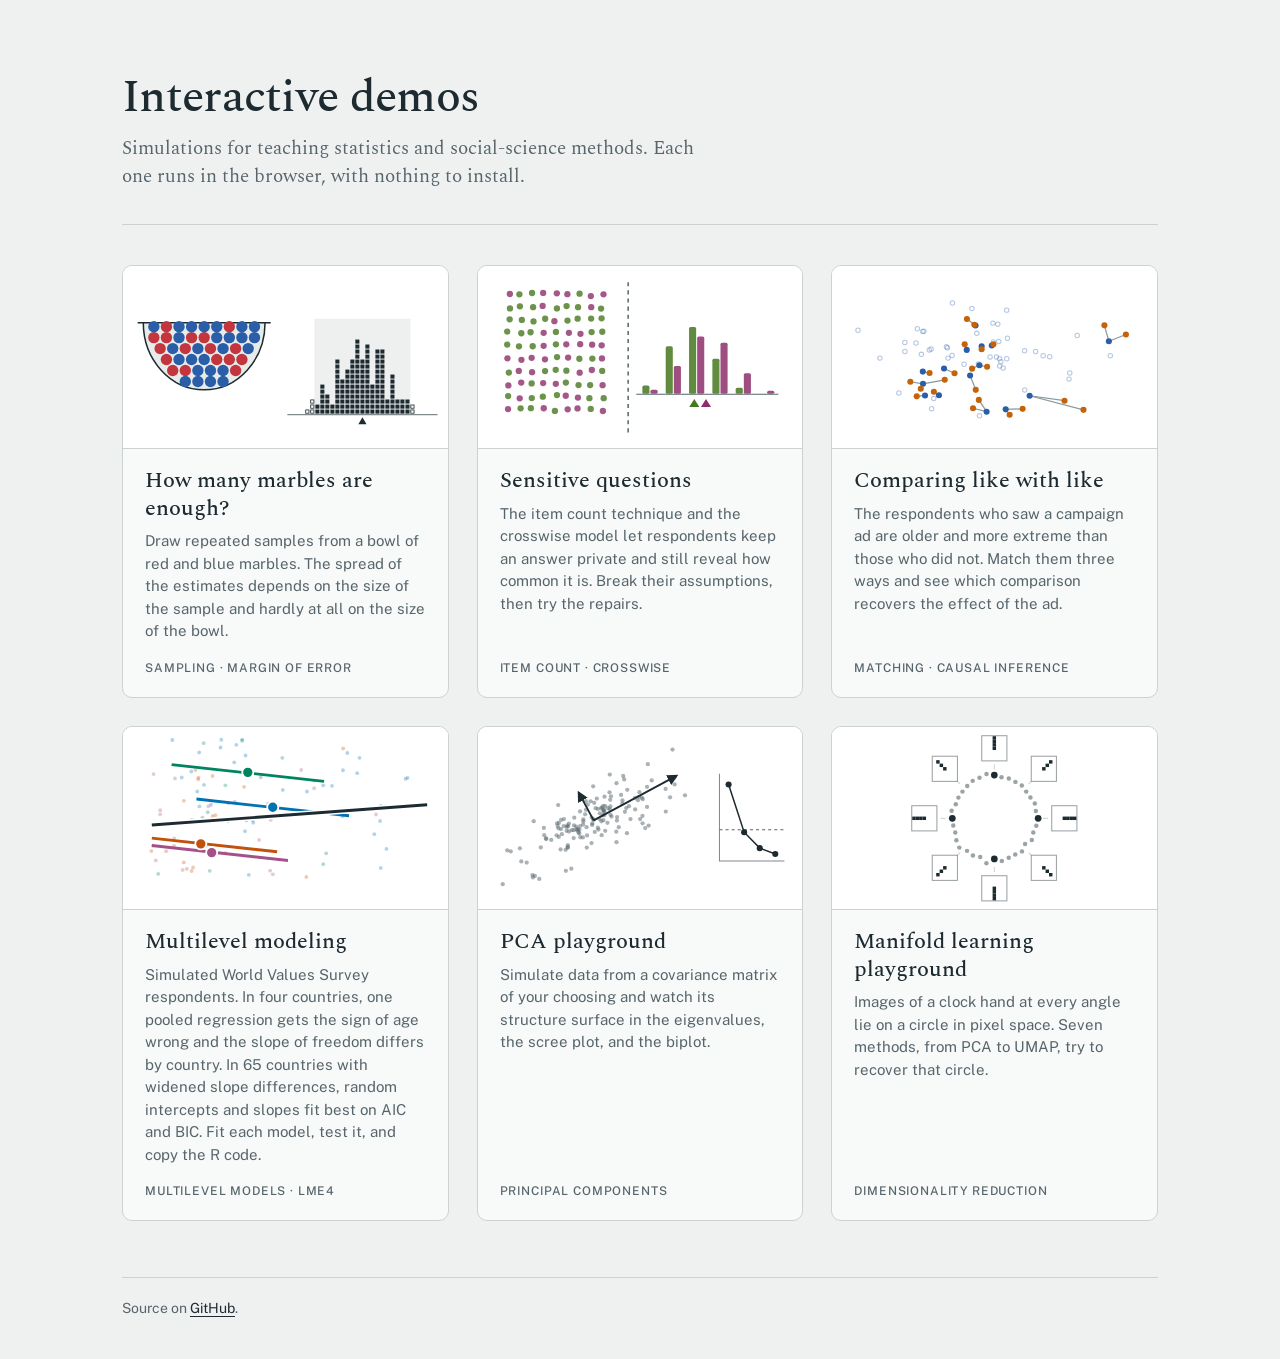
==== commit dd3d2fab: "Multilevel demo: 65-country example where random intercepts and slopes fit best; faster optimizer st" ====
--- a/index.html
+++ b/index.html
@@ -109,7 +109,7 @@
           <div class="thumb"><svg viewBox="0 0 320 180" role="img" aria-label="Four countries, each with a downward line of life satisfaction against age, and one pooled line that rises across them"><g fill="#0072B2" fill-opacity="0.3"><circle cx="120.3" cy="102.7" r="1.9"/><circle cx="254.1" cy="77.7" r="1.9"/><circle cx="206.0" cy="58.0" r="1.9"/><circle cx="124.0" cy="145.7" r="1.9"/><circle cx="278.6" cy="51.0" r="1.9"/><circle cx="120.8" cy="28.1" r="1.9"/><circle cx="259.7" cy="120.2" r="1.9"/><circle cx="128.4" cy="94.3" r="1.9"/><circle cx="233.1" cy="30.4" r="1.9"/><circle cx="127.8" cy="91.7" r="1.9"/><circle cx="111.7" cy="17.6" r="1.9"/><circle cx="103.3" cy="92.9" r="1.9"/><circle cx="48.6" cy="12.8" r="1.9"/><circle cx="216.8" cy="42.6" r="1.9"/><circle cx="75.1" cy="25.1" r="1.9"/><circle cx="197.3" cy="57.5" r="1.9"/><circle cx="247.7" cy="105.6" r="1.9"/><circle cx="67.8" cy="91.5" r="1.9"/><circle cx="221.1" cy="25.6" r="1.9"/><circle cx="157.5" cy="62.0" r="1.9"/><circle cx="86.7" cy="76.6" r="1.9"/><circle cx="96.9" cy="12.6" r="1.9"/><circle cx="181.3" cy="63.6" r="1.9"/><circle cx="135.8" cy="49.5" r="1.9"/><circle cx="67.3" cy="43.9" r="1.9"/><circle cx="79.8" cy="57.0" r="1.9"/><circle cx="280.5" cy="50.1" r="1.9"/><circle cx="57.9" cy="49.8" r="1.9"/><circle cx="121.7" cy="92.1" r="1.9"/><circle cx="109.6" cy="34.9" r="1.9"/><circle cx="88.7" cy="92.2" r="1.9"/><circle cx="254.1" cy="138.9" r="1.9"/><circle cx="253.4" cy="92.7" r="1.9"/><circle cx="117.4" cy="13.6" r="1.9"/><circle cx="230.8" cy="45.5" r="1.9"/><circle cx="104.0" cy="74.9" r="1.9"/><circle cx="96.1" cy="20.2" r="1.9"/><circle cx="73.2" cy="63.6" r="1.9"/></g><g fill="#C2510C" fill-opacity="0.3"><circle cx="62.9" cy="139.8" r="1.9"/><circle cx="50.3" cy="117.3" r="1.9"/><circle cx="71.4" cy="42.5" r="1.9"/><circle cx="217.0" cy="21.1" r="1.9"/><circle cx="74.1" cy="51.6" r="1.9"/><circle cx="42.5" cy="122.4" r="1.9"/><circle cx="91.1" cy="86.9" r="1.9"/><circle cx="119.4" cy="59.0" r="1.9"/><circle cx="59.9" cy="133.5" r="1.9"/><circle cx="88.3" cy="48.3" r="1.9"/><circle cx="60.0" cy="72.8" r="1.9"/><circle cx="69.1" cy="138.5" r="1.9"/><circle cx="27.9" cy="122.3" r="1.9"/><circle cx="74.4" cy="49.9" r="1.9"/><circle cx="180.7" cy="147.9" r="1.9"/><circle cx="67.6" cy="141.9" r="1.9"/><circle cx="50.5" cy="109.9" r="1.9"/><circle cx="88.3" cy="87.9" r="1.9"/></g><g fill="#00845F" fill-opacity="0.3"><circle cx="85.5" cy="141.8" r="1.9"/><circle cx="34.7" cy="144.8" r="1.9"/><circle cx="100.9" cy="57.5" r="1.9"/><circle cx="79.5" cy="15.9" r="1.9"/><circle cx="200.3" cy="124.5" r="1.9"/><circle cx="188.4" cy="52.8" r="1.9"/><circle cx="75.3" cy="78.3" r="1.9"/><circle cx="197.4" cy="135.2" r="1.9"/><circle cx="78.3" cy="89.3" r="1.9"/><circle cx="83.5" cy="84.0" r="1.9"/><circle cx="157.0" cy="30.4" r="1.9"/><circle cx="216.5" cy="87.9" r="1.9"/><circle cx="117.5" cy="12.4" r="1.9"/></g><g fill="#A6508A" fill-opacity="0.3"><circle cx="249.4" cy="86.3" r="1.9"/><circle cx="29.7" cy="117.0" r="1.9"/><circle cx="36.7" cy="82.1" r="1.9"/><circle cx="145.0" cy="141.6" r="1.9"/><circle cx="51.2" cy="50.7" r="1.9"/><circle cx="110.2" cy="73.5" r="1.9"/><circle cx="84.1" cy="78.1" r="1.9"/><circle cx="147.7" cy="145.2" r="1.9"/><circle cx="143.0" cy="75.5" r="1.9"/><circle cx="32.3" cy="131.5" r="1.9"/><circle cx="134.2" cy="111.3" r="1.9"/><circle cx="175.6" cy="42.4" r="1.9"/><circle cx="81.2" cy="117.6" r="1.9"/><circle cx="36.6" cy="86.1" r="1.9"/><circle cx="58.8" cy="140.9" r="1.9"/><circle cx="101.1" cy="124.4" r="1.9"/><circle cx="30.1" cy="46.4" r="1.9"/><circle cx="145.6" cy="91.6" r="1.9"/><circle cx="188.4" cy="60.4" r="1.9"/></g><line x1="72.4" x2="222.8" y1="71.0" y2="87.5" stroke="#0072B2" stroke-width="2.8"/><line x1="28.4" x2="151.9" y1="109.5" y2="123.0" stroke="#C2510C" stroke-width="2.8"/><line x1="47.9" x2="198.2" y1="37.1" y2="53.6" stroke="#00845F" stroke-width="2.8"/><line x1="28.4" x2="162.6" y1="116.8" y2="131.6" stroke="#A6508A" stroke-width="2.8"/><line x1="28.4" x2="299.8" y1="96.6" y2="76.6" stroke="#FFFFFF" stroke-width="6"/><line x1="28.4" x2="299.8" y1="96.6" y2="76.6" stroke="#1D2A30" stroke-width="2.8"/><circle cx="147.6" cy="79.1" r="5.5" fill="#0072B2" stroke="#FFFFFF" stroke-width="1.8"/><circle cx="76.7" cy="115.2" r="5.5" fill="#C2510C" stroke="#FFFFFF" stroke-width="1.8"/><circle cx="123.0" cy="44.7" r="5.5" fill="#00845F" stroke="#FFFFFF" stroke-width="1.8"/><circle cx="87.4" cy="123.8" r="5.5" fill="#A6508A" stroke="#FFFFFF" stroke-width="1.8"/></svg></div>
           <div class="text">
             <h2>Multilevel modeling</h2>
-            <p>Simulated World Values Survey respondents. In four countries, one pooled regression gets the sign of age wrong and the slope of freedom differs by country. In 65 small country samples, multilevel models beat fixed effects on AIC and BIC. Fit each model, test it, and copy the R code.</p>
+            <p>Simulated World Values Survey respondents. In four countries, one pooled regression gets the sign of age wrong and the slope of freedom differs by country. In 65 countries with widened slope differences, random intercepts and slopes fit best on AIC and BIC. Fit each model, test it, and copy the R code.</p>
             <span class="tags">Multilevel models &middot; lme4</span>
           </div>
         </a>
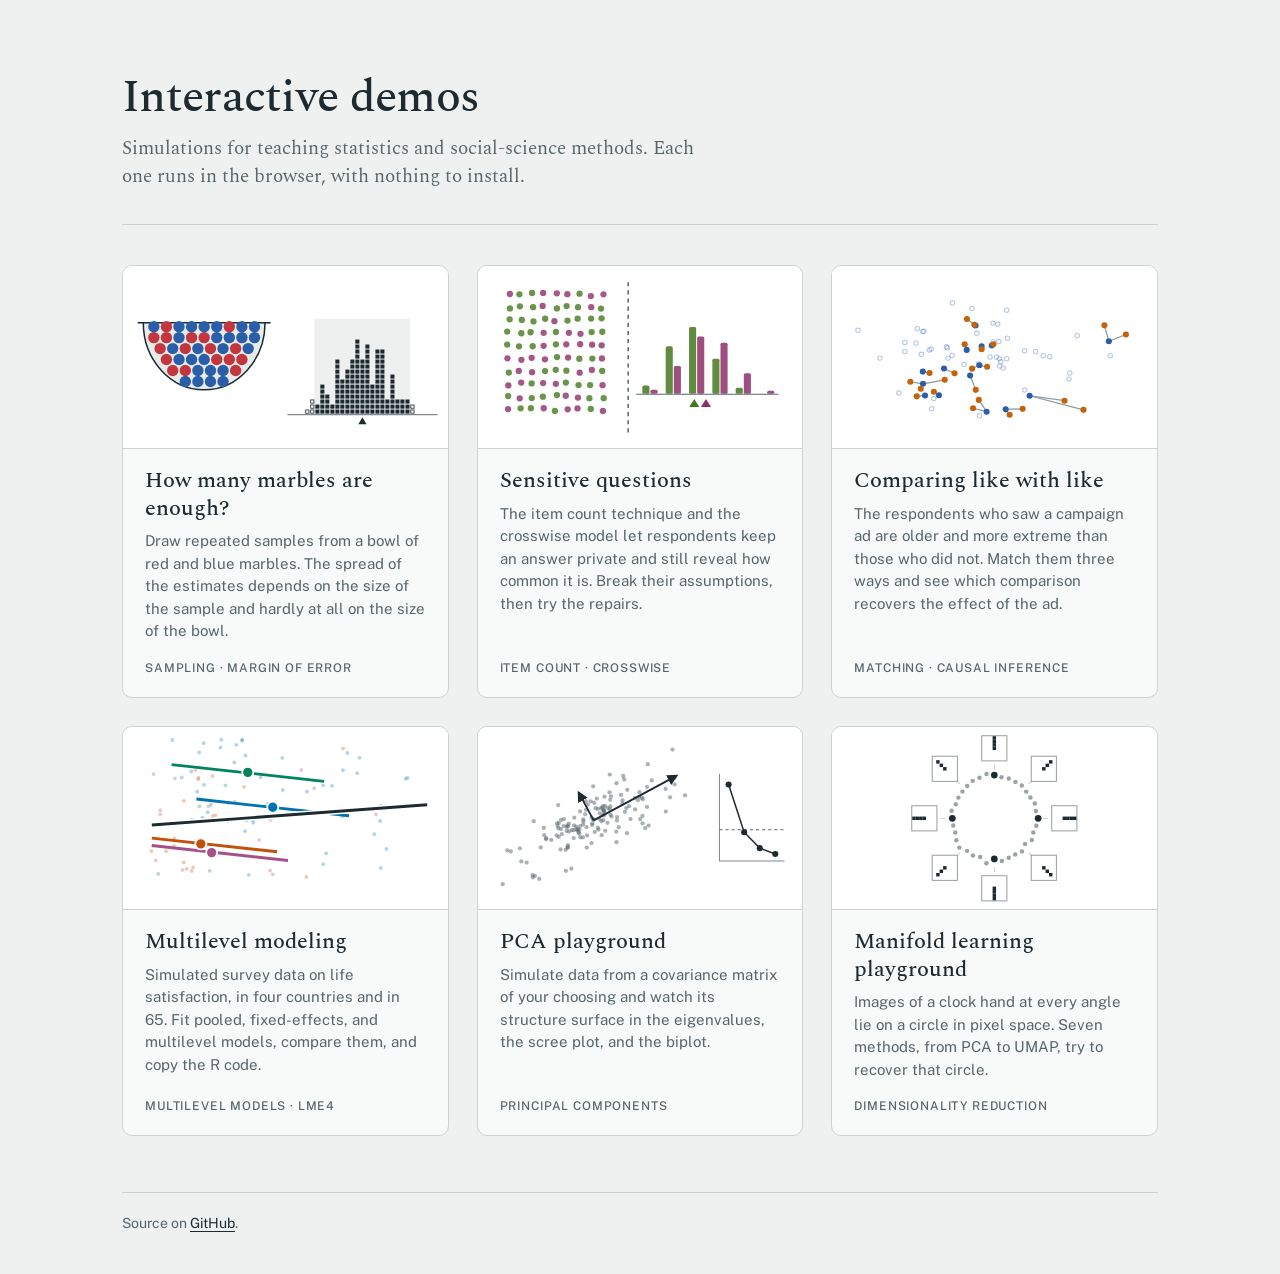
==== commit a31ad2c4: "Multilevel demo: placeholder country labels, survey items, plainer text, white background" ====
--- a/index.html
+++ b/index.html
@@ -109,7 +109,7 @@
           <div class="thumb"><svg viewBox="0 0 320 180" role="img" aria-label="Four countries, each with a downward line of life satisfaction against age, and one pooled line that rises across them"><g fill="#0072B2" fill-opacity="0.3"><circle cx="120.3" cy="102.7" r="1.9"/><circle cx="254.1" cy="77.7" r="1.9"/><circle cx="206.0" cy="58.0" r="1.9"/><circle cx="124.0" cy="145.7" r="1.9"/><circle cx="278.6" cy="51.0" r="1.9"/><circle cx="120.8" cy="28.1" r="1.9"/><circle cx="259.7" cy="120.2" r="1.9"/><circle cx="128.4" cy="94.3" r="1.9"/><circle cx="233.1" cy="30.4" r="1.9"/><circle cx="127.8" cy="91.7" r="1.9"/><circle cx="111.7" cy="17.6" r="1.9"/><circle cx="103.3" cy="92.9" r="1.9"/><circle cx="48.6" cy="12.8" r="1.9"/><circle cx="216.8" cy="42.6" r="1.9"/><circle cx="75.1" cy="25.1" r="1.9"/><circle cx="197.3" cy="57.5" r="1.9"/><circle cx="247.7" cy="105.6" r="1.9"/><circle cx="67.8" cy="91.5" r="1.9"/><circle cx="221.1" cy="25.6" r="1.9"/><circle cx="157.5" cy="62.0" r="1.9"/><circle cx="86.7" cy="76.6" r="1.9"/><circle cx="96.9" cy="12.6" r="1.9"/><circle cx="181.3" cy="63.6" r="1.9"/><circle cx="135.8" cy="49.5" r="1.9"/><circle cx="67.3" cy="43.9" r="1.9"/><circle cx="79.8" cy="57.0" r="1.9"/><circle cx="280.5" cy="50.1" r="1.9"/><circle cx="57.9" cy="49.8" r="1.9"/><circle cx="121.7" cy="92.1" r="1.9"/><circle cx="109.6" cy="34.9" r="1.9"/><circle cx="88.7" cy="92.2" r="1.9"/><circle cx="254.1" cy="138.9" r="1.9"/><circle cx="253.4" cy="92.7" r="1.9"/><circle cx="117.4" cy="13.6" r="1.9"/><circle cx="230.8" cy="45.5" r="1.9"/><circle cx="104.0" cy="74.9" r="1.9"/><circle cx="96.1" cy="20.2" r="1.9"/><circle cx="73.2" cy="63.6" r="1.9"/></g><g fill="#C2510C" fill-opacity="0.3"><circle cx="62.9" cy="139.8" r="1.9"/><circle cx="50.3" cy="117.3" r="1.9"/><circle cx="71.4" cy="42.5" r="1.9"/><circle cx="217.0" cy="21.1" r="1.9"/><circle cx="74.1" cy="51.6" r="1.9"/><circle cx="42.5" cy="122.4" r="1.9"/><circle cx="91.1" cy="86.9" r="1.9"/><circle cx="119.4" cy="59.0" r="1.9"/><circle cx="59.9" cy="133.5" r="1.9"/><circle cx="88.3" cy="48.3" r="1.9"/><circle cx="60.0" cy="72.8" r="1.9"/><circle cx="69.1" cy="138.5" r="1.9"/><circle cx="27.9" cy="122.3" r="1.9"/><circle cx="74.4" cy="49.9" r="1.9"/><circle cx="180.7" cy="147.9" r="1.9"/><circle cx="67.6" cy="141.9" r="1.9"/><circle cx="50.5" cy="109.9" r="1.9"/><circle cx="88.3" cy="87.9" r="1.9"/></g><g fill="#00845F" fill-opacity="0.3"><circle cx="85.5" cy="141.8" r="1.9"/><circle cx="34.7" cy="144.8" r="1.9"/><circle cx="100.9" cy="57.5" r="1.9"/><circle cx="79.5" cy="15.9" r="1.9"/><circle cx="200.3" cy="124.5" r="1.9"/><circle cx="188.4" cy="52.8" r="1.9"/><circle cx="75.3" cy="78.3" r="1.9"/><circle cx="197.4" cy="135.2" r="1.9"/><circle cx="78.3" cy="89.3" r="1.9"/><circle cx="83.5" cy="84.0" r="1.9"/><circle cx="157.0" cy="30.4" r="1.9"/><circle cx="216.5" cy="87.9" r="1.9"/><circle cx="117.5" cy="12.4" r="1.9"/></g><g fill="#A6508A" fill-opacity="0.3"><circle cx="249.4" cy="86.3" r="1.9"/><circle cx="29.7" cy="117.0" r="1.9"/><circle cx="36.7" cy="82.1" r="1.9"/><circle cx="145.0" cy="141.6" r="1.9"/><circle cx="51.2" cy="50.7" r="1.9"/><circle cx="110.2" cy="73.5" r="1.9"/><circle cx="84.1" cy="78.1" r="1.9"/><circle cx="147.7" cy="145.2" r="1.9"/><circle cx="143.0" cy="75.5" r="1.9"/><circle cx="32.3" cy="131.5" r="1.9"/><circle cx="134.2" cy="111.3" r="1.9"/><circle cx="175.6" cy="42.4" r="1.9"/><circle cx="81.2" cy="117.6" r="1.9"/><circle cx="36.6" cy="86.1" r="1.9"/><circle cx="58.8" cy="140.9" r="1.9"/><circle cx="101.1" cy="124.4" r="1.9"/><circle cx="30.1" cy="46.4" r="1.9"/><circle cx="145.6" cy="91.6" r="1.9"/><circle cx="188.4" cy="60.4" r="1.9"/></g><line x1="72.4" x2="222.8" y1="71.0" y2="87.5" stroke="#0072B2" stroke-width="2.8"/><line x1="28.4" x2="151.9" y1="109.5" y2="123.0" stroke="#C2510C" stroke-width="2.8"/><line x1="47.9" x2="198.2" y1="37.1" y2="53.6" stroke="#00845F" stroke-width="2.8"/><line x1="28.4" x2="162.6" y1="116.8" y2="131.6" stroke="#A6508A" stroke-width="2.8"/><line x1="28.4" x2="299.8" y1="96.6" y2="76.6" stroke="#FFFFFF" stroke-width="6"/><line x1="28.4" x2="299.8" y1="96.6" y2="76.6" stroke="#1D2A30" stroke-width="2.8"/><circle cx="147.6" cy="79.1" r="5.5" fill="#0072B2" stroke="#FFFFFF" stroke-width="1.8"/><circle cx="76.7" cy="115.2" r="5.5" fill="#C2510C" stroke="#FFFFFF" stroke-width="1.8"/><circle cx="123.0" cy="44.7" r="5.5" fill="#00845F" stroke="#FFFFFF" stroke-width="1.8"/><circle cx="87.4" cy="123.8" r="5.5" fill="#A6508A" stroke="#FFFFFF" stroke-width="1.8"/></svg></div>
           <div class="text">
             <h2>Multilevel modeling</h2>
-            <p>Simulated World Values Survey respondents. In four countries, one pooled regression gets the sign of age wrong and the slope of freedom differs by country. In 65 countries with widened slope differences, random intercepts and slopes fit best on AIC and BIC. Fit each model, test it, and copy the R code.</p>
+            <p>Simulated survey data on life satisfaction, in four countries and in 65. Fit pooled, fixed-effects, and multilevel models, compare them, and copy the R code.</p>
             <span class="tags">Multilevel models &middot; lme4</span>
           </div>
         </a>
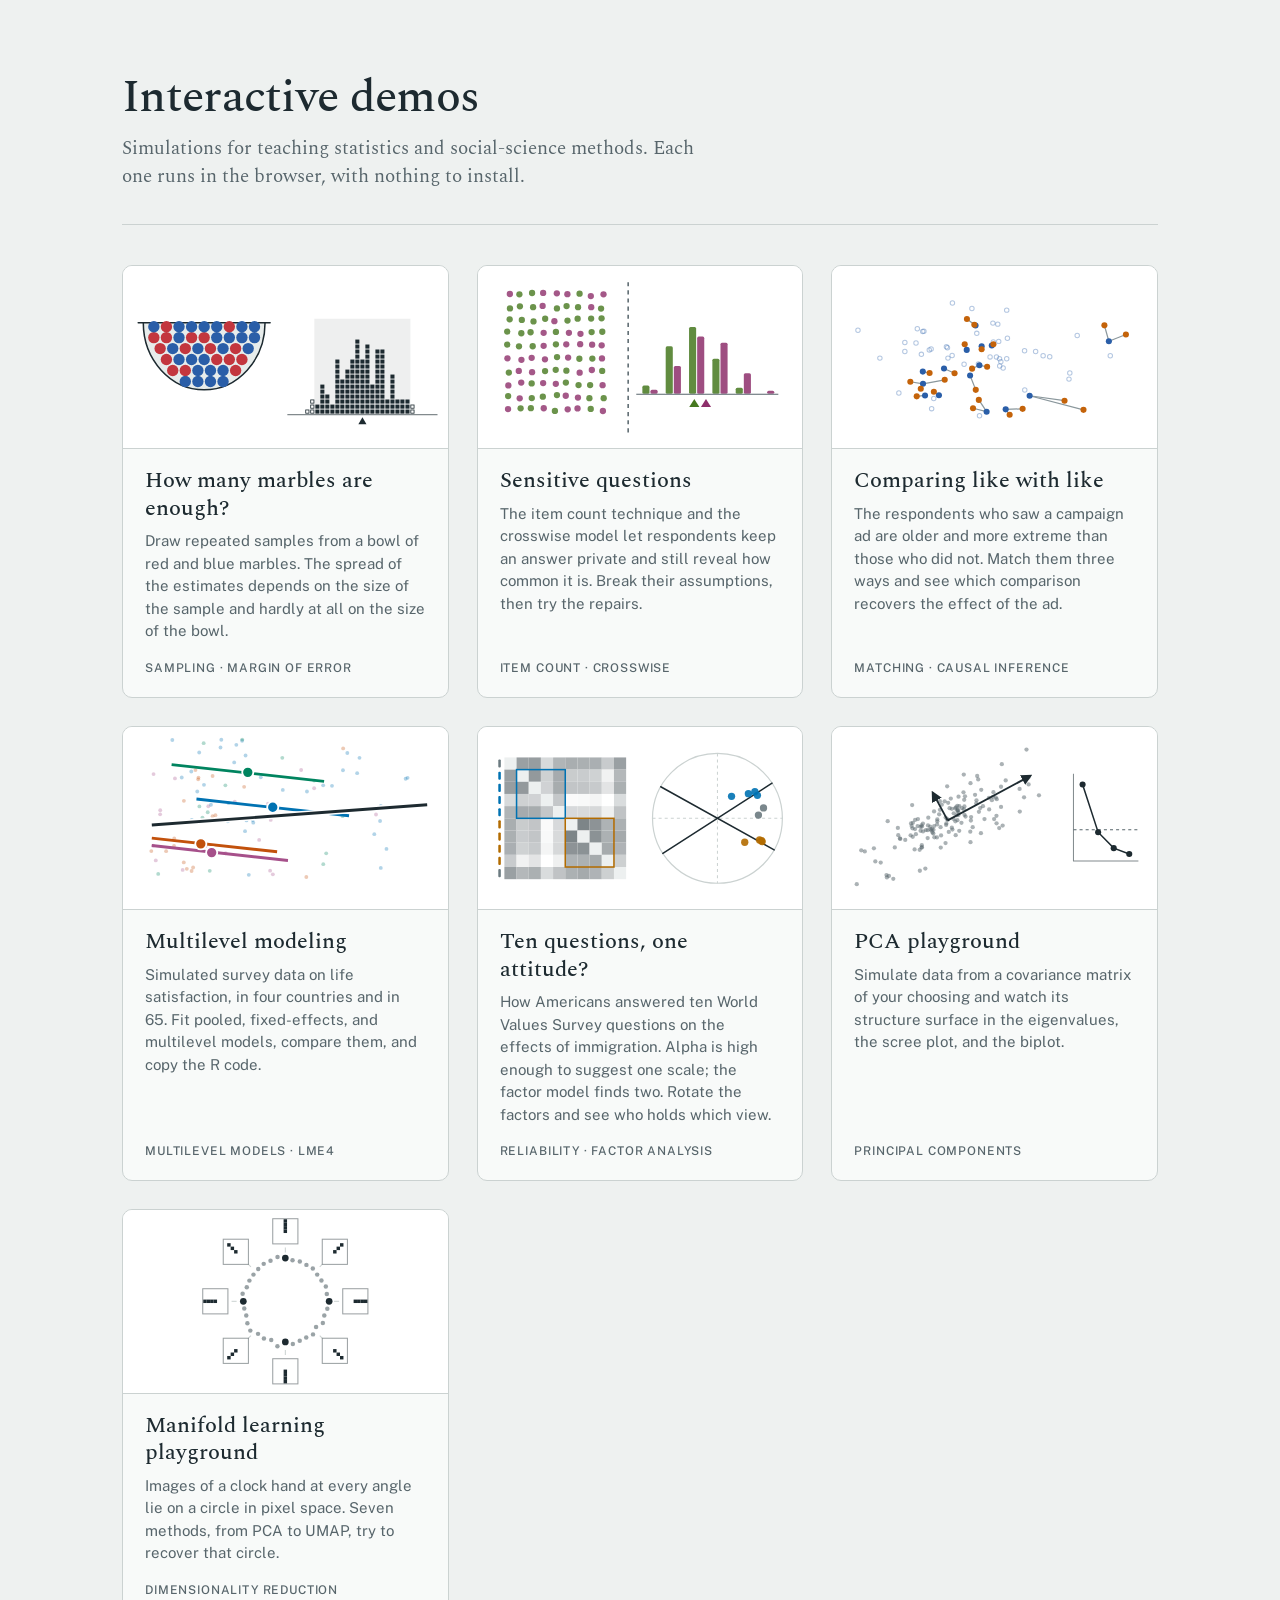
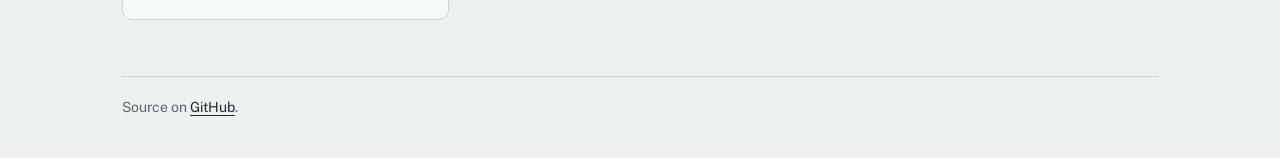
==== commit 0bb1e5c4: "Add the immigration-attitudes demo and its landing-page card Ten World Values Survey questions on th" ====
--- a/index.html
+++ b/index.html
@@ -115,6 +115,16 @@
         </a>
       </li>
       <li class="card">
+        <a href="immigration-attitudes/">
+          <div class="thumb"><svg viewBox="0 0 320 180" role="img" aria-label="A correlation matrix of ten survey questions with two blocks, and the same questions plotted against two oblique factor axes"><rect x="26" y="30" width="12" height="12" fill="#EDF0F0"/><rect x="38" y="30" width="12" height="12" fill="rgb(154,160,163)"/><rect x="50" y="30" width="12" height="12" fill="rgb(151,157,160)"/><rect x="62" y="30" width="12" height="12" fill="rgb(215,218,219)"/><rect x="74" y="30" width="12" height="12" fill="rgb(176,181,183)"/><rect x="86" y="30" width="12" height="12" fill="rgb(169,174,176)"/><rect x="98" y="30" width="12" height="12" fill="rgb(171,176,178)"/><rect x="110" y="30" width="12" height="12" fill="rgb(170,175,178)"/><rect x="122" y="30" width="12" height="12" fill="rgb(200,203,205)"/><rect x="134" y="30" width="12" height="12" fill="rgb(154,160,163)"/><rect x="26" y="42" width="12" height="12" fill="rgb(154,160,163)"/><rect x="38" y="42" width="12" height="12" fill="#EDF0F0"/><rect x="50" y="42" width="12" height="12" fill="rgb(147,153,156)"/><rect x="62" y="42" width="12" height="12" fill="rgb(206,209,210)"/><rect x="74" y="42" width="12" height="12" fill="rgb(166,171,174)"/><rect x="86" y="42" width="12" height="12" fill="rgb(201,204,205)"/><rect x="98" y="42" width="12" height="12" fill="rgb(201,204,206)"/><rect x="110" y="42" width="12" height="12" fill="rgb(207,210,211)"/><rect x="122" y="42" width="12" height="12" fill="rgb(241,242,242)"/><rect x="134" y="42" width="12" height="12" fill="rgb(180,184,186)"/><rect x="26" y="54" width="12" height="12" fill="rgb(151,157,160)"/><rect x="38" y="54" width="12" height="12" fill="rgb(147,153,156)"/><rect x="50" y="54" width="12" height="12" fill="#EDF0F0"/><rect x="62" y="54" width="12" height="12" fill="rgb(208,210,212)"/><rect x="74" y="54" width="12" height="12" fill="rgb(167,172,174)"/><rect x="86" y="54" width="12" height="12" fill="rgb(194,197,199)"/><rect x="98" y="54" width="12" height="12" fill="rgb(194,197,199)"/><rect x="110" y="54" width="12" height="12" fill="rgb(199,202,204)"/><rect x="122" y="54" width="12" height="12" fill="rgb(227,228,229)"/><rect x="134" y="54" width="12" height="12" fill="rgb(171,176,178)"/><rect x="26" y="66" width="12" height="12" fill="rgb(215,218,219)"/><rect x="38" y="66" width="12" height="12" fill="rgb(206,209,210)"/><rect x="50" y="66" width="12" height="12" fill="rgb(208,210,212)"/><rect x="62" y="66" width="12" height="12" fill="#EDF0F0"/><rect x="74" y="66" width="12" height="12" fill="rgb(196,199,201)"/><rect x="86" y="66" width="12" height="12" fill="rgb(250,250,250)"/><rect x="98" y="66" width="12" height="12" fill="rgb(248,249,249)"/><rect x="110" y="66" width="12" height="12" fill="rgb(244,245,245)"/><rect x="122" y="66" width="12" height="12" fill="rgb(255,255,255)"/><rect x="134" y="66" width="12" height="12" fill="rgb(217,220,221)"/><rect x="26" y="78" width="12" height="12" fill="rgb(176,181,183)"/><rect x="38" y="78" width="12" height="12" fill="rgb(166,171,174)"/><rect x="50" y="78" width="12" height="12" fill="rgb(167,172,174)"/><rect x="62" y="78" width="12" height="12" fill="rgb(196,199,201)"/><rect x="74" y="78" width="12" height="12" fill="#EDF0F0"/><rect x="86" y="78" width="12" height="12" fill="rgb(215,217,219)"/><rect x="98" y="78" width="12" height="12" fill="rgb(216,218,219)"/><rect x="110" y="78" width="12" height="12" fill="rgb(214,216,217)"/><rect x="122" y="78" width="12" height="12" fill="rgb(239,240,240)"/><rect x="134" y="78" width="12" height="12" fill="rgb(192,195,197)"/><rect x="26" y="90" width="12" height="12" fill="rgb(169,174,176)"/><rect x="38" y="90" width="12" height="12" fill="rgb(201,204,205)"/><rect x="50" y="90" width="12" height="12" fill="rgb(194,197,199)"/><rect x="62" y="90" width="12" height="12" fill="rgb(250,250,250)"/><rect x="74" y="90" width="12" height="12" fill="rgb(215,217,219)"/><rect x="86" y="90" width="12" height="12" fill="#EDF0F0"/><rect x="98" y="90" width="12" height="12" fill="rgb(125,133,136)"/><rect x="110" y="90" width="12" height="12" fill="rgb(141,147,150)"/><rect x="122" y="90" width="12" height="12" fill="rgb(174,179,181)"/><rect x="134" y="90" width="12" height="12" fill="rgb(172,177,179)"/><rect x="26" y="102" width="12" height="12" fill="rgb(171,176,178)"/><rect x="38" y="102" width="12" height="12" fill="rgb(201,204,206)"/><rect x="50" y="102" width="12" height="12" fill="rgb(194,197,199)"/><rect x="62" y="102" width="12" height="12" fill="rgb(248,249,249)"/><rect x="74" y="102" width="12" height="12" fill="rgb(216,218,219)"/><rect x="86" y="102" width="12" height="12" fill="rgb(125,133,136)"/><rect x="98" y="102" width="12" height="12" fill="#EDF0F0"/><rect x="110" y="102" width="12" height="12" fill="rgb(139,146,149)"/><rect x="122" y="102" width="12" height="12" fill="rgb(172,177,179)"/><rect x="134" y="102" width="12" height="12" fill="rgb(165,170,172)"/><rect x="26" y="114" width="12" height="12" fill="rgb(170,175,178)"/><rect x="38" y="114" width="12" height="12" fill="rgb(207,210,211)"/><rect x="50" y="114" width="12" height="12" fill="rgb(199,202,204)"/><rect x="62" y="114" width="12" height="12" fill="rgb(244,245,245)"/><rect x="74" y="114" width="12" height="12" fill="rgb(214,216,217)"/><rect x="86" y="114" width="12" height="12" fill="rgb(141,147,150)"/><rect x="98" y="114" width="12" height="12" fill="rgb(139,146,149)"/><rect x="110" y="114" width="12" height="12" fill="#EDF0F0"/><rect x="122" y="114" width="12" height="12" fill="rgb(166,171,173)"/><rect x="134" y="114" width="12" height="12" fill="rgb(175,179,182)"/><rect x="26" y="126" width="12" height="12" fill="rgb(200,203,205)"/><rect x="38" y="126" width="12" height="12" fill="rgb(241,242,242)"/><rect x="50" y="126" width="12" height="12" fill="rgb(227,228,229)"/><rect x="62" y="126" width="12" height="12" fill="rgb(255,255,255)"/><rect x="74" y="126" width="12" height="12" fill="rgb(239,240,240)"/><rect x="86" y="126" width="12" height="12" fill="rgb(174,179,181)"/><rect x="98" y="126" width="12" height="12" fill="rgb(172,177,179)"/><rect x="110" y="126" width="12" height="12" fill="rgb(166,171,173)"/><rect x="122" y="126" width="12" height="12" fill="#EDF0F0"/><rect x="134" y="126" width="12" height="12" fill="rgb(205,208,209)"/><rect x="26" y="138" width="12" height="12" fill="rgb(154,160,163)"/><rect x="38" y="138" width="12" height="12" fill="rgb(180,184,186)"/><rect x="50" y="138" width="12" height="12" fill="rgb(171,176,178)"/><rect x="62" y="138" width="12" height="12" fill="rgb(217,220,221)"/><rect x="74" y="138" width="12" height="12" fill="rgb(192,195,197)"/><rect x="86" y="138" width="12" height="12" fill="rgb(172,177,179)"/><rect x="98" y="138" width="12" height="12" fill="rgb(165,170,172)"/><rect x="110" y="138" width="12" height="12" fill="rgb(175,179,182)"/><rect x="122" y="138" width="12" height="12" fill="rgb(205,208,209)"/><rect x="134" y="138" width="12" height="12" fill="#EDF0F0"/><rect x="38" y="42" width="48" height="48" fill="none" stroke="#0072B2" stroke-width="1.5"/><rect x="86" y="90" width="48" height="48" fill="none" stroke="#B26B00" stroke-width="1.5"/><rect x="20" y="32" width="2.5" height="8" rx="1" fill="#6B7A80"/><rect x="20" y="44" width="2.5" height="8" rx="1" fill="#0072B2"/><rect x="20" y="56" width="2.5" height="8" rx="1" fill="#0072B2"/><rect x="20" y="68" width="2.5" height="8" rx="1" fill="#0072B2"/><rect x="20" y="80" width="2.5" height="8" rx="1" fill="#0072B2"/><rect x="20" y="92" width="2.5" height="8" rx="1" fill="#B26B00"/><rect x="20" y="104" width="2.5" height="8" rx="1" fill="#B26B00"/><rect x="20" y="116" width="2.5" height="8" rx="1" fill="#B26B00"/><rect x="20" y="128" width="2.5" height="8" rx="1" fill="#B26B00"/><rect x="20" y="140" width="2.5" height="8" rx="1" fill="#6B7A80"/><circle cx="236" cy="90" r="64" fill="none" stroke="#CBD2D1" stroke-width="1.2"/><line x1="172" x2="300" y1="90" y2="90" stroke="#CBD2D1" stroke-dasharray="3 3"/><line x1="236" x2="236" y1="26" y2="154" stroke="#CBD2D1" stroke-dasharray="3 3"/><line x1="180.1" y1="58.9" x2="291.9" y2="121.1" stroke="#1D2A30" stroke-width="1.5" stroke-linecap="round"/><line x1="182.2" y1="124.6" x2="289.8" y2="55.4" stroke="#1D2A30" stroke-width="1.5" stroke-linecap="round"/><circle cx="281.4" cy="79.8" r="3.6" fill="#6B7A80" fill-opacity="0.9"/><circle cx="272.9" cy="63.8" r="3.6" fill="#0072B2" fill-opacity="0.9"/><circle cx="275.4" cy="67.3" r="3.6" fill="#0072B2" fill-opacity="0.9"/><circle cx="249.9" cy="68.3" r="3.6" fill="#0072B2" fill-opacity="0.9"/><circle cx="266.5" cy="65.7" r="3.6" fill="#0072B2" fill-opacity="0.9"/><circle cx="279.4" cy="112.1" r="3.6" fill="#B26B00" fill-opacity="0.9"/><circle cx="280.1" cy="112.9" r="3.6" fill="#B26B00" fill-opacity="0.9"/><circle cx="277.5" cy="111.4" r="3.6" fill="#B26B00" fill-opacity="0.9"/><circle cx="262.9" cy="113.6" r="3.6" fill="#B26B00" fill-opacity="0.9"/><circle cx="276.4" cy="86.8" r="3.6" fill="#6B7A80" fill-opacity="0.9"/></svg></div>
+          <div class="text">
+            <h2>Ten questions, one attitude?</h2>
+            <p>How Americans answered ten World Values Survey questions on the effects of immigration. Alpha is high enough to suggest one scale; the factor model finds two. Rotate the factors and see who holds which view.</p>
+            <span class="tags">Reliability &middot; Factor analysis</span>
+          </div>
+        </a>
+      </li>
+      <li class="card">
         <a href="PCA/">
           <div class="thumb"><svg viewBox="0 0 320 180" role="img" aria-label="A tilted cloud of points with its two principal axes, beside a scree plot"><defs><marker id="pca-ah" viewBox="0 0 10 10" refX="8" refY="5" markerWidth="6" markerHeight="6" orient="auto"><path d="M0 0 L10 5 L0 10 z" fill="#1D2A30"/></marker></defs><g fill="#57656B" fill-opacity="0.5"><circle cx="146.1" cy="79.9" r="2.1"/><circle cx="127.6" cy="94.4" r="2.1"/><circle cx="82.7" cy="105.7" r="2.1"/><circle cx="98.6" cy="100.4" r="2.1"/><circle cx="81.8" cy="100.6" r="2.1"/><circle cx="171.2" cy="52.7" r="2.1"/><circle cx="130.6" cy="86.6" r="2.1"/><circle cx="88.3" cy="119" r="2.1"/><circle cx="65.3" cy="106.6" r="2.1"/><circle cx="100.9" cy="108.7" r="2.1"/><circle cx="77.9" cy="95" r="2.1"/><circle cx="193.6" cy="49.8" r="2.1"/><circle cx="125.4" cy="102.3" r="2.1"/><circle cx="204" cy="67.3" r="2.1"/><circle cx="131.6" cy="88.3" r="2.1"/><circle cx="87.3" cy="98.5" r="2.1"/><circle cx="41.3" cy="119.6" r="2.1"/><circle cx="79.6" cy="108.3" r="2.1"/><circle cx="118.1" cy="80.7" r="2.1"/><circle cx="164.8" cy="99.6" r="2.1"/><circle cx="114.2" cy="91.4" r="2.1"/><circle cx="105.6" cy="86.1" r="2.1"/><circle cx="87.3" cy="102.3" r="2.1"/><circle cx="72.2" cy="111.3" r="2.1"/><circle cx="88.6" cy="118.5" r="2.1"/><circle cx="100.7" cy="97.7" r="2.1"/><circle cx="148.8" cy="78.1" r="2.1"/><circle cx="137.1" cy="88.8" r="2.1"/><circle cx="191.7" cy="22.2" r="2.1"/><circle cx="89.7" cy="103" r="2.1"/><circle cx="193.8" cy="56.6" r="2.1"/><circle cx="167.4" cy="36.6" r="2.1"/><circle cx="121.4" cy="80.3" r="2.1"/><circle cx="143.1" cy="48.3" r="2.1"/><circle cx="81.4" cy="120.7" r="2.1"/><circle cx="107.5" cy="106.9" r="2.1"/><circle cx="123.7" cy="82.9" r="2.1"/><circle cx="106.3" cy="73.1" r="2.1"/><circle cx="120" cy="85.1" r="2.1"/><circle cx="112" cy="89.3" r="2.1"/><circle cx="128.1" cy="80" r="2.1"/><circle cx="130.3" cy="71.8" r="2.1"/><circle cx="150.3" cy="90.8" r="2.1"/><circle cx="124.8" cy="84.5" r="2.1"/><circle cx="84.7" cy="90.7" r="2.1"/><circle cx="66.9" cy="109.9" r="2.1"/><circle cx="111.9" cy="114.4" r="2.1"/><circle cx="106.4" cy="81.6" r="2.1"/><circle cx="154.7" cy="69.8" r="2.1"/><circle cx="189.3" cy="69.3" r="2.1"/><circle cx="138.7" cy="98.7" r="2.1"/><circle cx="115.1" cy="103.4" r="2.1"/><circle cx="114.5" cy="74.7" r="2.1"/><circle cx="115.9" cy="80" r="2.1"/><circle cx="125.5" cy="77.9" r="2.1"/><circle cx="130" cy="81.1" r="2.1"/><circle cx="112.5" cy="96.5" r="2.1"/><circle cx="107.2" cy="118.8" r="2.1"/><circle cx="124.7" cy="68.7" r="2.1"/><circle cx="53.7" cy="145.9" r="2.1"/><circle cx="99" cy="104.1" r="2.1"/><circle cx="130.5" cy="78.3" r="2.1"/><circle cx="144.1" cy="51.7" r="2.1"/><circle cx="123.6" cy="91.8" r="2.1"/><circle cx="136.5" cy="113.5" r="2.1"/><circle cx="111" cy="73.2" r="2.1"/><circle cx="108.2" cy="76.6" r="2.1"/><circle cx="118.1" cy="99.3" r="2.1"/><circle cx="61.9" cy="118.7" r="2.1"/><circle cx="185.1" cy="83.4" r="2.1"/><circle cx="144.8" cy="83.6" r="2.1"/><circle cx="54.9" cy="92.8" r="2.1"/><circle cx="162.1" cy="87.6" r="2.1"/><circle cx="54.1" cy="148.3" r="2.1"/><circle cx="123.5" cy="77.8" r="2.1"/><circle cx="118.7" cy="101.1" r="2.1"/><circle cx="86.4" cy="121.1" r="2.1"/><circle cx="94.3" cy="109.5" r="2.1"/><circle cx="157.6" cy="72.1" r="2.1"/><circle cx="142.2" cy="75.3" r="2.1"/><circle cx="42.7" cy="132.5" r="2.1"/><circle cx="56.1" cy="146.8" r="2.1"/><circle cx="103.8" cy="91.1" r="2.1"/><circle cx="32.3" cy="122.7" r="2.1"/><circle cx="48" cy="133.6" r="2.1"/><circle cx="162.2" cy="94.9" r="2.1"/><circle cx="103.6" cy="96.1" r="2.1"/><circle cx="98.2" cy="102.1" r="2.1"/><circle cx="89.6" cy="95.2" r="2.1"/><circle cx="79.7" cy="94.5" r="2.1"/><circle cx="92" cy="139.6" r="2.1"/><circle cx="159.8" cy="90.8" r="2.1"/><circle cx="129.6" cy="64.4" r="2.1"/><circle cx="78.5" cy="97.6" r="2.1"/><circle cx="141" cy="66.9" r="2.1"/><circle cx="184.9" cy="61" r="2.1"/><circle cx="121.6" cy="93" r="2.1"/><circle cx="136.9" cy="92.2" r="2.1"/><circle cx="81.9" cy="91.6" r="2.1"/><circle cx="94.9" cy="89.4" r="2.1"/><circle cx="154.9" cy="81.3" r="2.1"/><circle cx="67.3" cy="110.3" r="2.1"/><circle cx="124.2" cy="82" r="2.1"/><circle cx="142.4" cy="72.3" r="2.1"/><circle cx="119.8" cy="90.6" r="2.1"/><circle cx="79" cy="77" r="2.1"/><circle cx="117.1" cy="70.5" r="2.1"/><circle cx="166.6" cy="78.8" r="2.1"/><circle cx="84.4" cy="97.6" r="2.1"/><circle cx="100.6" cy="83.2" r="2.1"/><circle cx="158.6" cy="68.8" r="2.1"/><circle cx="28.8" cy="121.6" r="2.1"/><circle cx="88.2" cy="96.9" r="2.1"/><circle cx="94.4" cy="101.7" r="2.1"/><circle cx="113.6" cy="91.1" r="2.1"/><circle cx="103.8" cy="93" r="2.1"/><circle cx="113.5" cy="58.5" r="2.1"/><circle cx="136.5" cy="55.4" r="2.1"/><circle cx="107" cy="98.7" r="2.1"/><circle cx="122.9" cy="87.1" r="2.1"/><circle cx="168.2" cy="97.2" r="2.1"/><circle cx="79.3" cy="99.9" r="2.1"/><circle cx="64.9" cy="99.5" r="2.1"/><circle cx="99.9" cy="105.1" r="2.1"/><circle cx="122.1" cy="79.2" r="2.1"/><circle cx="123.7" cy="81.8" r="2.1"/><circle cx="92.5" cy="101.6" r="2.1"/><circle cx="103.4" cy="108.8" r="2.1"/><circle cx="124.6" cy="86.8" r="2.1"/><circle cx="88.5" cy="116.5" r="2.1"/><circle cx="112.7" cy="95.1" r="2.1"/><circle cx="129.9" cy="46.9" r="2.1"/><circle cx="77.5" cy="106.8" r="2.1"/><circle cx="147.1" cy="61.9" r="2.1"/><circle cx="161.5" cy="69.7" r="2.1"/><circle cx="162.4" cy="71.1" r="2.1"/><circle cx="159.1" cy="64.2" r="2.1"/><circle cx="24.4" cy="154.9" r="2.1"/><circle cx="136.3" cy="103.2" r="2.1"/><circle cx="131.1" cy="68.3" r="2.1"/><circle cx="121.9" cy="106.6" r="2.1"/><circle cx="100" cy="101.4" r="2.1"/><circle cx="97" cy="101" r="2.1"/><circle cx="166.6" cy="58.9" r="2.1"/><circle cx="88.7" cy="98.1" r="2.1"/><circle cx="96.8" cy="98.3" r="2.1"/><circle cx="60.4" cy="149.7" r="2.1"/><circle cx="146.8" cy="104.7" r="2.1"/><circle cx="86.6" cy="141.7" r="2.1"/><circle cx="94.6" cy="97" r="2.1"/></g><line x1="114" y1="92" x2="195.5" y2="48.2" stroke="#1D2A30" stroke-width="1.8" marker-end="url(#pca-ah)"/><line x1="114" y1="92" x2="99.3" y2="64.7" stroke="#1D2A30" stroke-width="1.8" marker-end="url(#pca-ah)"/><path d="M238 46 V132 H302" fill="none" stroke="#1D2A30" stroke-opacity="0.55"/><line x1="238" y1="101.3" x2="302" y2="101.3" stroke="#57656B" stroke-dasharray="3 3"/><polyline points="247,56.7 262.3,103.7 277.7,119.4 293,125.2" fill="none" stroke="#1D2A30" stroke-width="1.5"/><circle cx="247" cy="56.7" r="3" fill="#1D2A30"/><circle cx="262.3" cy="103.7" r="3" fill="#1D2A30"/><circle cx="277.7" cy="119.4" r="3" fill="#1D2A30"/><circle cx="293" cy="125.2" r="3" fill="#1D2A30"/></svg></div>
           <div class="text">
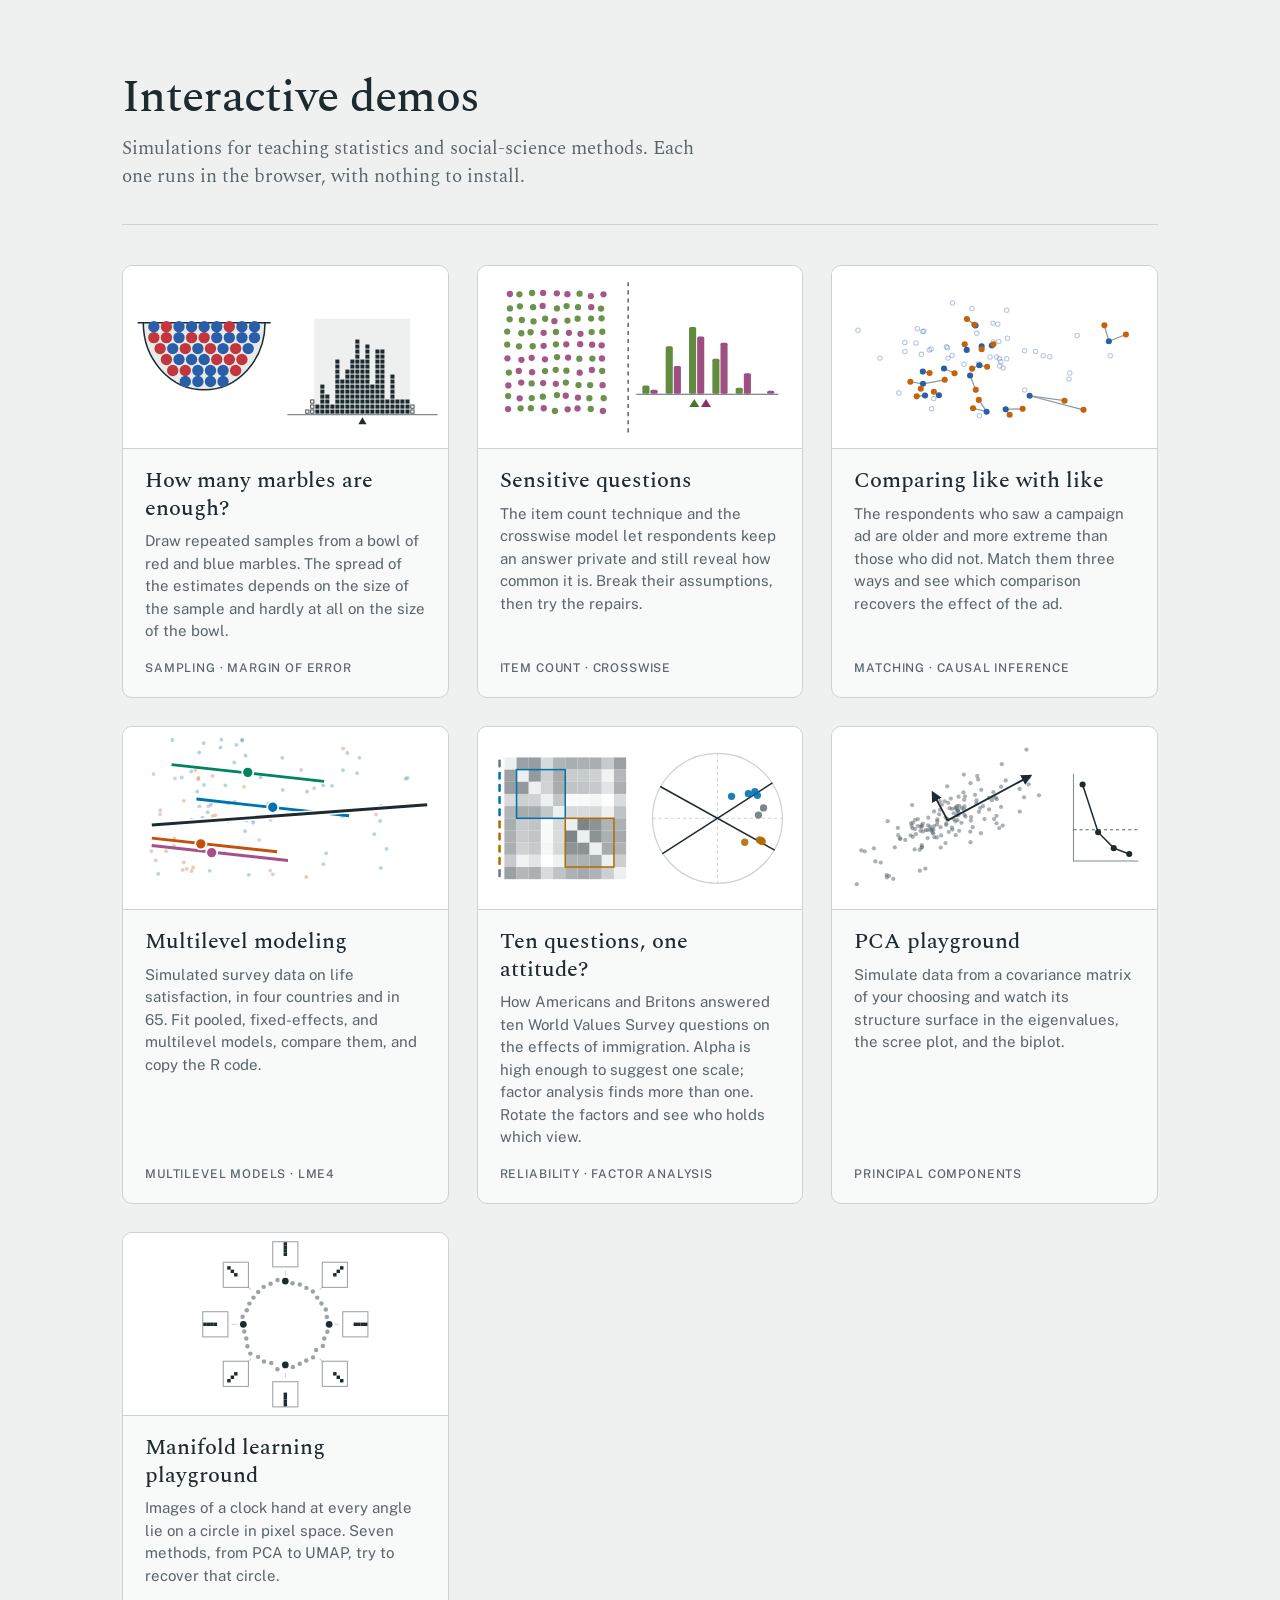
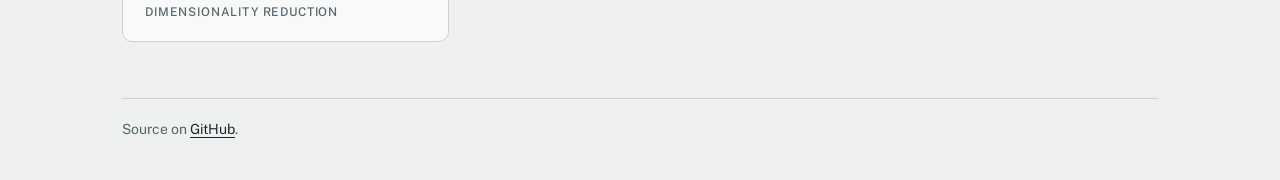
==== commit ef300ccb: "Immigration-attitudes demo: Great Britain, a model with a habit of agreeing, accuracy fixes Add Grea" ====
--- a/index.html
+++ b/index.html
@@ -119,7 +119,7 @@
           <div class="thumb"><svg viewBox="0 0 320 180" role="img" aria-label="A correlation matrix of ten survey questions with two blocks, and the same questions plotted against two oblique factor axes"><rect x="26" y="30" width="12" height="12" fill="#EDF0F0"/><rect x="38" y="30" width="12" height="12" fill="rgb(154,160,163)"/><rect x="50" y="30" width="12" height="12" fill="rgb(151,157,160)"/><rect x="62" y="30" width="12" height="12" fill="rgb(215,218,219)"/><rect x="74" y="30" width="12" height="12" fill="rgb(176,181,183)"/><rect x="86" y="30" width="12" height="12" fill="rgb(169,174,176)"/><rect x="98" y="30" width="12" height="12" fill="rgb(171,176,178)"/><rect x="110" y="30" width="12" height="12" fill="rgb(170,175,178)"/><rect x="122" y="30" width="12" height="12" fill="rgb(200,203,205)"/><rect x="134" y="30" width="12" height="12" fill="rgb(154,160,163)"/><rect x="26" y="42" width="12" height="12" fill="rgb(154,160,163)"/><rect x="38" y="42" width="12" height="12" fill="#EDF0F0"/><rect x="50" y="42" width="12" height="12" fill="rgb(147,153,156)"/><rect x="62" y="42" width="12" height="12" fill="rgb(206,209,210)"/><rect x="74" y="42" width="12" height="12" fill="rgb(166,171,174)"/><rect x="86" y="42" width="12" height="12" fill="rgb(201,204,205)"/><rect x="98" y="42" width="12" height="12" fill="rgb(201,204,206)"/><rect x="110" y="42" width="12" height="12" fill="rgb(207,210,211)"/><rect x="122" y="42" width="12" height="12" fill="rgb(241,242,242)"/><rect x="134" y="42" width="12" height="12" fill="rgb(180,184,186)"/><rect x="26" y="54" width="12" height="12" fill="rgb(151,157,160)"/><rect x="38" y="54" width="12" height="12" fill="rgb(147,153,156)"/><rect x="50" y="54" width="12" height="12" fill="#EDF0F0"/><rect x="62" y="54" width="12" height="12" fill="rgb(208,210,212)"/><rect x="74" y="54" width="12" height="12" fill="rgb(167,172,174)"/><rect x="86" y="54" width="12" height="12" fill="rgb(194,197,199)"/><rect x="98" y="54" width="12" height="12" fill="rgb(194,197,199)"/><rect x="110" y="54" width="12" height="12" fill="rgb(199,202,204)"/><rect x="122" y="54" width="12" height="12" fill="rgb(227,228,229)"/><rect x="134" y="54" width="12" height="12" fill="rgb(171,176,178)"/><rect x="26" y="66" width="12" height="12" fill="rgb(215,218,219)"/><rect x="38" y="66" width="12" height="12" fill="rgb(206,209,210)"/><rect x="50" y="66" width="12" height="12" fill="rgb(208,210,212)"/><rect x="62" y="66" width="12" height="12" fill="#EDF0F0"/><rect x="74" y="66" width="12" height="12" fill="rgb(196,199,201)"/><rect x="86" y="66" width="12" height="12" fill="rgb(250,250,250)"/><rect x="98" y="66" width="12" height="12" fill="rgb(248,249,249)"/><rect x="110" y="66" width="12" height="12" fill="rgb(244,245,245)"/><rect x="122" y="66" width="12" height="12" fill="rgb(255,255,255)"/><rect x="134" y="66" width="12" height="12" fill="rgb(217,220,221)"/><rect x="26" y="78" width="12" height="12" fill="rgb(176,181,183)"/><rect x="38" y="78" width="12" height="12" fill="rgb(166,171,174)"/><rect x="50" y="78" width="12" height="12" fill="rgb(167,172,174)"/><rect x="62" y="78" width="12" height="12" fill="rgb(196,199,201)"/><rect x="74" y="78" width="12" height="12" fill="#EDF0F0"/><rect x="86" y="78" width="12" height="12" fill="rgb(215,217,219)"/><rect x="98" y="78" width="12" height="12" fill="rgb(216,218,219)"/><rect x="110" y="78" width="12" height="12" fill="rgb(214,216,217)"/><rect x="122" y="78" width="12" height="12" fill="rgb(239,240,240)"/><rect x="134" y="78" width="12" height="12" fill="rgb(192,195,197)"/><rect x="26" y="90" width="12" height="12" fill="rgb(169,174,176)"/><rect x="38" y="90" width="12" height="12" fill="rgb(201,204,205)"/><rect x="50" y="90" width="12" height="12" fill="rgb(194,197,199)"/><rect x="62" y="90" width="12" height="12" fill="rgb(250,250,250)"/><rect x="74" y="90" width="12" height="12" fill="rgb(215,217,219)"/><rect x="86" y="90" width="12" height="12" fill="#EDF0F0"/><rect x="98" y="90" width="12" height="12" fill="rgb(125,133,136)"/><rect x="110" y="90" width="12" height="12" fill="rgb(141,147,150)"/><rect x="122" y="90" width="12" height="12" fill="rgb(174,179,181)"/><rect x="134" y="90" width="12" height="12" fill="rgb(172,177,179)"/><rect x="26" y="102" width="12" height="12" fill="rgb(171,176,178)"/><rect x="38" y="102" width="12" height="12" fill="rgb(201,204,206)"/><rect x="50" y="102" width="12" height="12" fill="rgb(194,197,199)"/><rect x="62" y="102" width="12" height="12" fill="rgb(248,249,249)"/><rect x="74" y="102" width="12" height="12" fill="rgb(216,218,219)"/><rect x="86" y="102" width="12" height="12" fill="rgb(125,133,136)"/><rect x="98" y="102" width="12" height="12" fill="#EDF0F0"/><rect x="110" y="102" width="12" height="12" fill="rgb(139,146,149)"/><rect x="122" y="102" width="12" height="12" fill="rgb(172,177,179)"/><rect x="134" y="102" width="12" height="12" fill="rgb(165,170,172)"/><rect x="26" y="114" width="12" height="12" fill="rgb(170,175,178)"/><rect x="38" y="114" width="12" height="12" fill="rgb(207,210,211)"/><rect x="50" y="114" width="12" height="12" fill="rgb(199,202,204)"/><rect x="62" y="114" width="12" height="12" fill="rgb(244,245,245)"/><rect x="74" y="114" width="12" height="12" fill="rgb(214,216,217)"/><rect x="86" y="114" width="12" height="12" fill="rgb(141,147,150)"/><rect x="98" y="114" width="12" height="12" fill="rgb(139,146,149)"/><rect x="110" y="114" width="12" height="12" fill="#EDF0F0"/><rect x="122" y="114" width="12" height="12" fill="rgb(166,171,173)"/><rect x="134" y="114" width="12" height="12" fill="rgb(175,179,182)"/><rect x="26" y="126" width="12" height="12" fill="rgb(200,203,205)"/><rect x="38" y="126" width="12" height="12" fill="rgb(241,242,242)"/><rect x="50" y="126" width="12" height="12" fill="rgb(227,228,229)"/><rect x="62" y="126" width="12" height="12" fill="rgb(255,255,255)"/><rect x="74" y="126" width="12" height="12" fill="rgb(239,240,240)"/><rect x="86" y="126" width="12" height="12" fill="rgb(174,179,181)"/><rect x="98" y="126" width="12" height="12" fill="rgb(172,177,179)"/><rect x="110" y="126" width="12" height="12" fill="rgb(166,171,173)"/><rect x="122" y="126" width="12" height="12" fill="#EDF0F0"/><rect x="134" y="126" width="12" height="12" fill="rgb(205,208,209)"/><rect x="26" y="138" width="12" height="12" fill="rgb(154,160,163)"/><rect x="38" y="138" width="12" height="12" fill="rgb(180,184,186)"/><rect x="50" y="138" width="12" height="12" fill="rgb(171,176,178)"/><rect x="62" y="138" width="12" height="12" fill="rgb(217,220,221)"/><rect x="74" y="138" width="12" height="12" fill="rgb(192,195,197)"/><rect x="86" y="138" width="12" height="12" fill="rgb(172,177,179)"/><rect x="98" y="138" width="12" height="12" fill="rgb(165,170,172)"/><rect x="110" y="138" width="12" height="12" fill="rgb(175,179,182)"/><rect x="122" y="138" width="12" height="12" fill="rgb(205,208,209)"/><rect x="134" y="138" width="12" height="12" fill="#EDF0F0"/><rect x="38" y="42" width="48" height="48" fill="none" stroke="#0072B2" stroke-width="1.5"/><rect x="86" y="90" width="48" height="48" fill="none" stroke="#B26B00" stroke-width="1.5"/><rect x="20" y="32" width="2.5" height="8" rx="1" fill="#6B7A80"/><rect x="20" y="44" width="2.5" height="8" rx="1" fill="#0072B2"/><rect x="20" y="56" width="2.5" height="8" rx="1" fill="#0072B2"/><rect x="20" y="68" width="2.5" height="8" rx="1" fill="#0072B2"/><rect x="20" y="80" width="2.5" height="8" rx="1" fill="#0072B2"/><rect x="20" y="92" width="2.5" height="8" rx="1" fill="#B26B00"/><rect x="20" y="104" width="2.5" height="8" rx="1" fill="#B26B00"/><rect x="20" y="116" width="2.5" height="8" rx="1" fill="#B26B00"/><rect x="20" y="128" width="2.5" height="8" rx="1" fill="#B26B00"/><rect x="20" y="140" width="2.5" height="8" rx="1" fill="#6B7A80"/><circle cx="236" cy="90" r="64" fill="none" stroke="#CBD2D1" stroke-width="1.2"/><line x1="172" x2="300" y1="90" y2="90" stroke="#CBD2D1" stroke-dasharray="3 3"/><line x1="236" x2="236" y1="26" y2="154" stroke="#CBD2D1" stroke-dasharray="3 3"/><line x1="180.1" y1="58.9" x2="291.9" y2="121.1" stroke="#1D2A30" stroke-width="1.5" stroke-linecap="round"/><line x1="182.2" y1="124.6" x2="289.8" y2="55.4" stroke="#1D2A30" stroke-width="1.5" stroke-linecap="round"/><circle cx="281.4" cy="79.8" r="3.6" fill="#6B7A80" fill-opacity="0.9"/><circle cx="272.9" cy="63.8" r="3.6" fill="#0072B2" fill-opacity="0.9"/><circle cx="275.4" cy="67.3" r="3.6" fill="#0072B2" fill-opacity="0.9"/><circle cx="249.9" cy="68.3" r="3.6" fill="#0072B2" fill-opacity="0.9"/><circle cx="266.5" cy="65.7" r="3.6" fill="#0072B2" fill-opacity="0.9"/><circle cx="279.4" cy="112.1" r="3.6" fill="#B26B00" fill-opacity="0.9"/><circle cx="280.1" cy="112.9" r="3.6" fill="#B26B00" fill-opacity="0.9"/><circle cx="277.5" cy="111.4" r="3.6" fill="#B26B00" fill-opacity="0.9"/><circle cx="262.9" cy="113.6" r="3.6" fill="#B26B00" fill-opacity="0.9"/><circle cx="276.4" cy="86.8" r="3.6" fill="#6B7A80" fill-opacity="0.9"/></svg></div>
           <div class="text">
             <h2>Ten questions, one attitude?</h2>
-            <p>How Americans answered ten World Values Survey questions on the effects of immigration. Alpha is high enough to suggest one scale; the factor model finds two. Rotate the factors and see who holds which view.</p>
+            <p>How Americans and Britons answered ten World Values Survey questions on the effects of immigration. Alpha is high enough to suggest one scale; factor analysis finds more than one. Rotate the factors and see who holds which view.</p>
             <span class="tags">Reliability &middot; Factor analysis</span>
           </div>
         </a>
